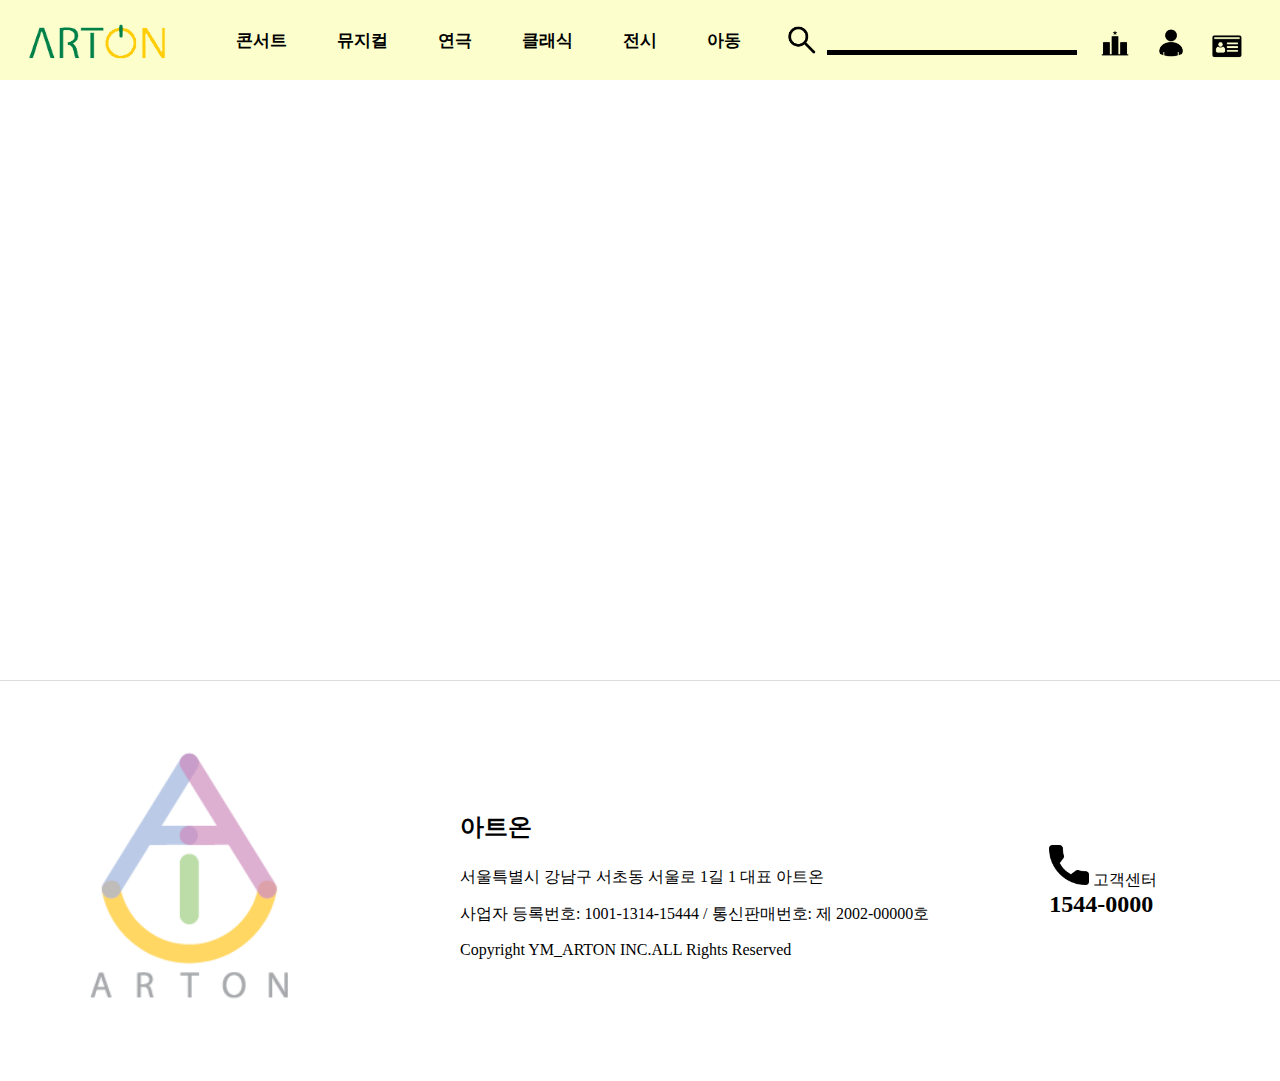
==== index.html @ ced3d6cd "first commit" ====
<!DOCTYPE html>
<html lang="en">

<head>
    <meta charset="UTF-8">
    <meta http-equiv="X-UA-Compatible" content="IE=edge">
    <meta name="viewport" content="width=device-width, initial-scale=1.0">
    <title>ArtOn</title>
    <link rel="stylesheet" href="./css/common.css">
    <link rel="stylesheet" href="./css/h_f.css">
    <link rel="icon" href="./img/아트온 바비콘 로고.png">
    <link href="https://fonts.googleapis.com/css2?family=Noto+Sans+KR:wght@100;300;400;500;700;900&display=swap"
        rel="stylesheet">

    <script src="https://code.jquery.com/jquery-1.12.4.js"></script>
    <script src="./js/h_f.js"></script>
</head>

<body>
    <div id="wrap">
        <header class="header">
            <div class="logo"><a href="#"></a></div>
            <ul class="menu_ul">
                <li><a href="#">콘서트</a>
                    <div class="under_line"></div>
                </li>
                <li><a href="#">뮤지컬</a>
                    <div class="under_line"></div>
                </li>
                <li><a href="#">연극</a>
                    <div class="under_line"></div>
                </li>
                <li><a href="#">클래식</a>
                    <div class="under_line"></div>
                </li>
                <li><a href="#">전시</a>
                    <div class="under_line"></div>
                </li>
                <li><a href="#">아동</a>
                    <div class="under_line"></div>
                </li>
            </ul>
            <div class="icon_list">
                <div class="search_area">
                    <div class="search">
                        <a href="#">
                            <div class="search_bar">
                            </div>
                        </a>
                    </div>
                    <input id="srch_con" type="text">
                </div>
                <div class="icon_area">
                    <div>
                        <a class="icon" href="#">
                            <div class="rank_img"></div>
                            <div class="text">랭킹</div>
                        </a>
                    </div>
                    <div>
                        <a class="icon" href="#">
                            <div class="login_img"></div>
                            <div class="text">로그인</div>
                        </a>
                    </div>
                    <div>
                        <a class="icon" href="#">
                            <div class="my_img"></div>
                            <div class="text">마이페이지</div>
                        </a>
                    </div>
                </div>
            </div>
        </header>
        <main class="main">

        </main>
        <footer class="footer">
            <div class="f_area">
                <div class="f_logo"></div>
                <div class="f_desc">
                    <p class="f_title">아트온</p >
                    <p>서울특별시 강남구 서초동 서울로 1길 1 대표 아트온</p>
                    <p>사업자 등록번호: 1001-1314-15444 / 통신판매번호: 제 2002-00000호</p>
                    <p>Copyright YM_ARTON INC.ALL Rights Reserved</p>
                </div>
                <div class="cst_num">
                    <img src="./img/call.png" alt="">
                    <span>고객센터</span>
                    <p class="f_number">1544-0000</p>
                </div>
            </div>
        </footer>
    </div>
</body>

</html>
---- css/common.css ----
body{margin: 0%;}
ul{list-style: none; margin: 0;padding: 0%;}
a{text-decoration: none; color: inherit;}
---- css/h_f.css ----
/* *****************************헤더***************************** */
.header{
    width: 100%;
    height: 80px;
    background-color: #fcffcb;
    display: flex;
    justify-content: space-between;
    align-items: center;
}
.logo{
    width: 200px;
    height: 100%;
    background-color: #fcffcb;
    background: url(../img/아트온\ 메뉴로고.png) no-repeat center / cover ;
}
.logo a{
    display: block;
    width: 100%;
    height: 100%;
    background-color: inherit;
}
.menu_ul{
    display: flex;
    gap: 50px;
    font-size: 17px;
    font-weight: 600;
}
.menu_ul a{
    display: block;
    width: 100%;
    height: 100%;
}
.menu_ul li{
    position: relative;
}
.menu_ul li::after{
    content: "";
    position: absolute;
    left: 0;
    bottom: -7px;
    width: 0;
    height: 5px;
    background-color: #22974a;
}
/* 마우스 호버시 밑줄 왼쪽에서 오른쪽 */
.menu_ul > li:hover::after{
    transition: all .5s;
    width: 100%;
}
/* 아이콘 영역 */
.icon_list{
    display: flex;
    align-items: center;
}
.search_area{
    display: flex;
    margin-right: 10px;
}
.icon_area{
    display: flex;
    align-items: center;
}
.search_bar{
    width: 30px;
    height: 30px;
    background: url(../img/search2.png) no-repeat center / 35px;
}
#srch_con{
    width: 250px;
    outline: none;
    border: none;
    background-color: inherit;
    border-bottom: 5px solid #000;
    padding: 0 5px;
    box-sizing: border-box;
}
.search{
    margin: 0px 10px;
}
.rank_img{
    width: 40px;
    height: 40px;
    background: url(../img/랭크이미지.png) no-repeat center / cover;
}
.login_img{
    width: 40px;
    height: 40px;
    background: url(../img/로그인아이콘.png) no-repeat center / cover;
}
.my_img{
    width: 40px;
    height: 40px;
    background: url(../img/마이페이지아이콘.png) no-repeat center / cover;
}
.icon{
    display: flex;
    flex-wrap: nowrap;
    flex-direction: column;
    margin: 0px 8px;
    transform: translateY(8px);
}
.text{
    font-size: 13px;
    text-align: center;
    opacity: 0;
    transition: all .5s;
}
.my_img + .text{
    transform: translateX(-7px);
}
.icon:hover > .text{
    opacity: 1;
}
/* ***************************** 메인 ***************************** */
.main{
    min-height: 600px;
}
/* ***************************** 푸터 ***************************** */
.footer{
    width: 100%;
    height: 400px;
    border-top: 1px solid #ddd;
}
.f_area{
    width: 100%;
    max-width: 1200px;
    height: 100%;
    margin: auto;
    display: flex;
    gap: 120px;
    align-items: center;
}
.f_logo{
    width: 300px;
    height: 300px;
    background: url(../img/아트온\ 바비콘\ 로고.png) no-repeat center / cover;
}
.f_title{
    font-size: 24px;
    font-weight: 800;
}
.cst_num img{   
    width: 40px;
}
.f_number{
    margin: 0%;
    font-size: 24px;
    font-weight: 900;
}
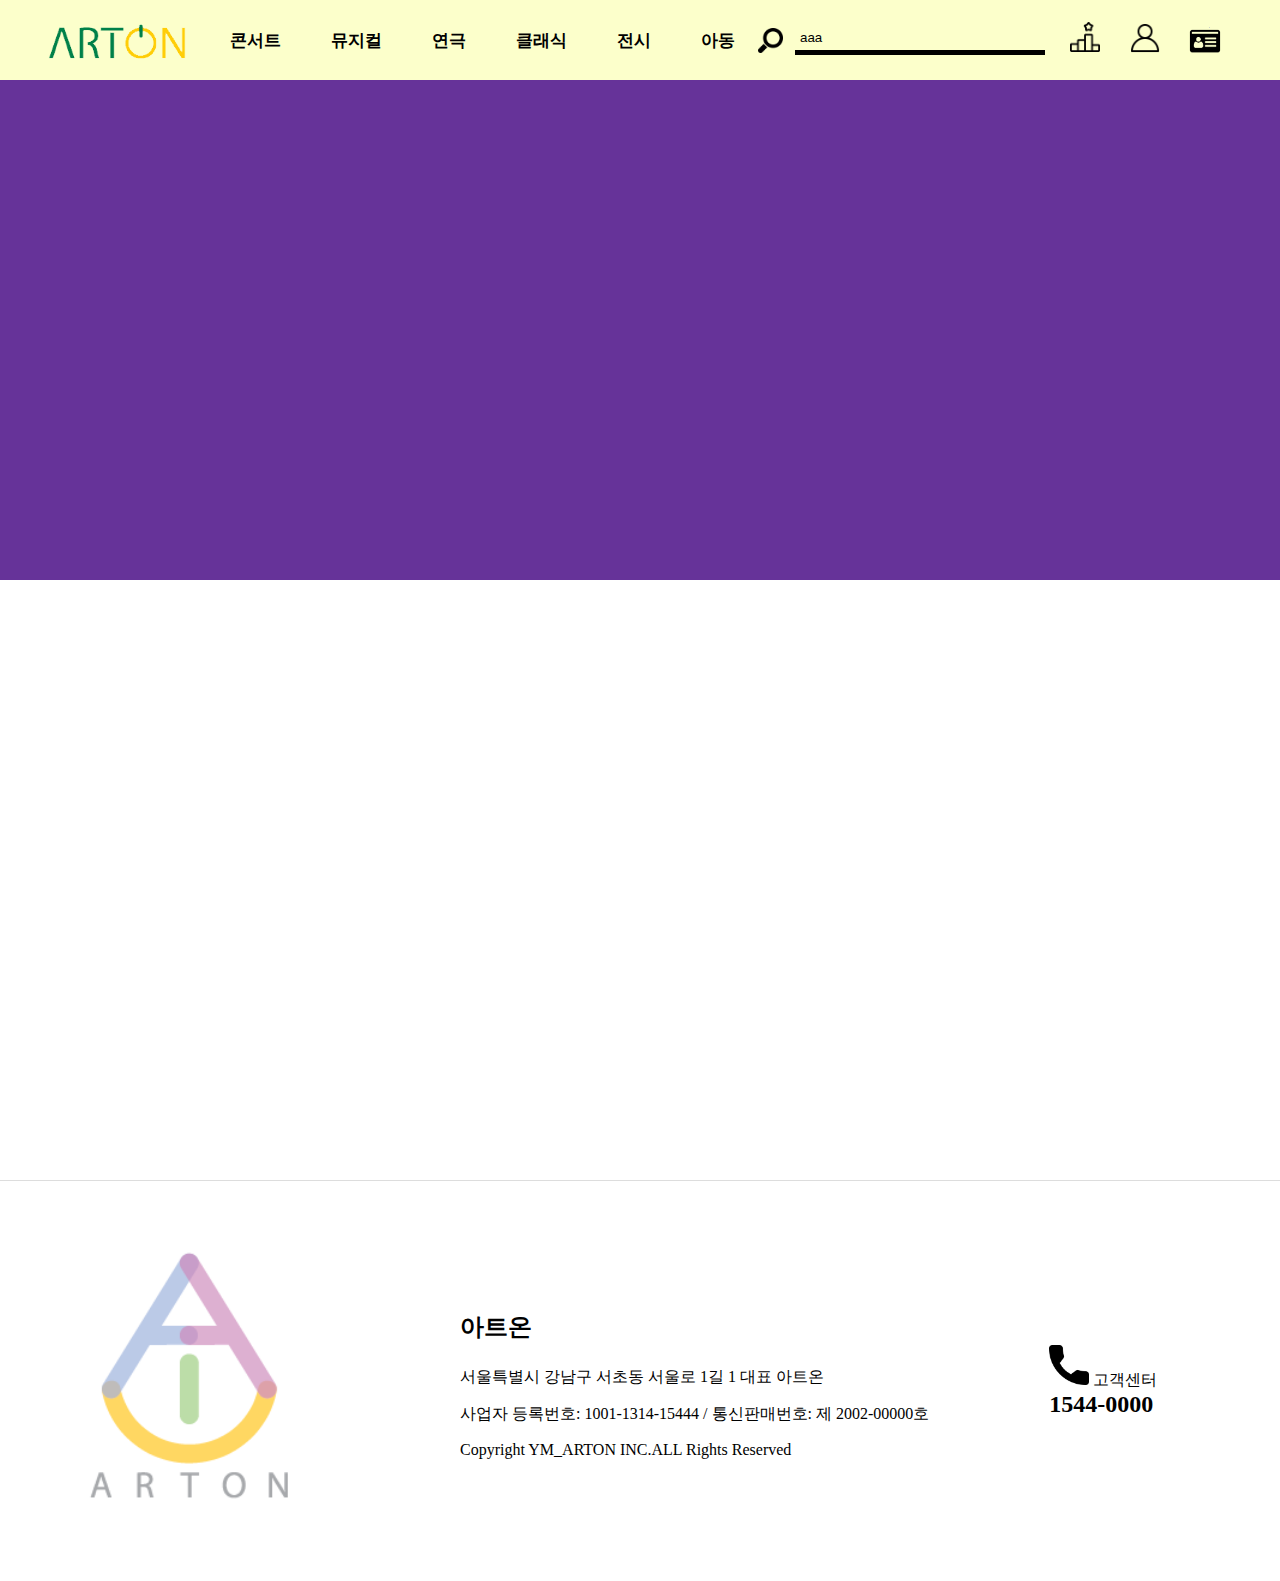
==== commit 99fd29d7: "second commit" ====
--- a/index.html
+++ b/index.html
@@ -9,9 +9,6 @@
     <link rel="stylesheet" href="./css/common.css">
     <link rel="stylesheet" href="./css/h_f.css">
     <link rel="icon" href="./img/아트온 바비콘 로고.png">
-    <link href="https://fonts.googleapis.com/css2?family=Noto+Sans+KR:wght@100;300;400;500;700;900&display=swap"
-        rel="stylesheet">
-
     <script src="https://code.jquery.com/jquery-1.12.4.js"></script>
     <script src="./js/h_f.js"></script>
 </head>
@@ -19,61 +16,63 @@
 <body>
     <div id="wrap">
         <header class="header">
-            <div class="logo"><a href="#"></a></div>
-            <ul class="menu_ul">
-                <li><a href="#">콘서트</a>
-                    <div class="under_line"></div>
-                </li>
-                <li><a href="#">뮤지컬</a>
-                    <div class="under_line"></div>
-                </li>
-                <li><a href="#">연극</a>
-                    <div class="under_line"></div>
-                </li>
-                <li><a href="#">클래식</a>
-                    <div class="under_line"></div>
-                </li>
-                <li><a href="#">전시</a>
-                    <div class="under_line"></div>
-                </li>
-                <li><a href="#">아동</a>
-                    <div class="under_line"></div>
-                </li>
-            </ul>
-            <div class="icon_list">
-                <div class="search_area">
-                    <div class="search">
-                        <a href="#">
-                            <div class="search_bar">
-                            </div>
-                        </a>
+            <div class="header_area">
+                <div class="logo"><a href="#"></a></div>
+                <ul class="menu_ul">
+                    <li>
+                        <a href="#">콘서트</a>
+                    </li>
+                    <li>
+                        <a href="#">뮤지컬</a>
+                    </li>
+                    <li>
+                        <a href="#">연극</a>
+                    </li>
+                    <li>
+                        <a href="#">클래식</a>
+                    </li>
+                    <li>
+                        <a href="#">전시</a>
+                    </li>
+                    <li>
+                        <a href="#">아동</a>
+                    </li>
+                </ul>
+                <div class="icon_list">
+                    <div class="search_area">
+                        <div class="search">
+                            <a href="#">
+                                <div class="search_bar">
+                                </div>
+                            </a>
+                        </div>
+                        <input id="srch_con" type="text" value="aaa">
                     </div>
-                    <input id="srch_con" type="text">
-                </div>
-                <div class="icon_area">
-                    <div>
-                        <a class="icon" href="#">
-                            <div class="rank_img"></div>
-                            <div class="text">랭킹</div>
-                        </a>
-                    </div>
-                    <div>
-                        <a class="icon" href="#">
-                            <div class="login_img"></div>
-                            <div class="text">로그인</div>
-                        </a>
-                    </div>
-                    <div>
-                        <a class="icon" href="#">
-                            <div class="my_img"></div>
-                            <div class="text">마이페이지</div>
-                        </a>
+                    <div class="icon_area">
+                        <div class="icon_sec">
+                            <a href="#">
+                                <div class="rank_img"></div>
+                                <span class="text">랭킹</span>
+                            </a>
+                        </div>
+                        <div class="icon_sec">
+                            <a href="#">
+                                <div class="login_img"></div>
+                                <div class="text">로그인</div>
+                            </a>
+                        </div>
+                        <div class="icon_sec">
+                            <a href="#">
+                                <div class="my_img"></div>
+                                <div class="text">마이페이지</div>
+                            </a>
+                        </div>
                     </div>
                 </div>
             </div>
         </header>
         <main class="main">
-
+            <div class="box"></div>
         </main>
         <footer class="footer">
             <div class="f_area">
--- a/css/h_f.css
+++ b/css/h_f.css
@@ -1,8 +1,47 @@
+/* *****************************폰트***************************** */
+@font-face {
+    font-family: 'NanumBarunGothic';
+    font-style: normal;
+    font-weight: 400;
+    src: url('//cdn.jsdelivr.net/font-nanumlight/1.0/NanumBarunGothicWeb.eot');
+    src: url('//cdn.jsdelivr.net/font-nanumlight/1.0/NanumBarunGothicWeb.eot?#iefix') format('embedded-opentype'), url('//cdn.jsdelivr.net/font-nanumlight/1.0/NanumBarunGothicWeb.woff') format('woff'), url('//cdn.jsdelivr.net/font-nanumlight/1.0/NanumBarunGothicWeb.ttf') format('truetype');
+   }
+   
+   @font-face {
+    font-family: 'NanumBarunGothic';
+    font-style: normal;
+    font-weight: 700;
+    src: url('//cdn.jsdelivr.net/font-nanumlight/1.0/NanumBarunGothicWebBold.eot');
+    src: url('//cdn.jsdelivr.net/font-nanumlight/1.0/NanumBarunGothicWebBold.eot?#iefix') format('embedded-opentype'), url('//cdn.jsdelivr.net/font-nanumlight/1.0/NanumBarunGothicWebBold.woff') format('woff'), url('//cdn.jsdelivr.net/font-nanumlight/1.0/NanumBarunGothicWebBold.ttf') format('truetype')
+   }
+   
+   @font-face {
+    font-family: 'NanumBarunGothic';
+    font-style: normal;
+    font-weight: 300;
+    src: url('//cdn.jsdelivr.net/font-nanumlight/1.0/NanumBarunGothicWebLight.eot');
+    src: url('//cdn.jsdelivr.net/font-nanumlight/1.0/NanumBarunGothicWebLight.eot?#iefix') format('embedded-opentype'), url('//cdn.jsdelivr.net/font-nanumlight/1.0/NanumBarunGothicWebLight.woff') format('woff'), url('//cdn.jsdelivr.net/font-nanumlight/1.0/NanumBarunGothicWebLight.ttf') format('truetype');
+   }
+.nanumbarungothic * {
+    font-family: 'NanumBarunGothic', sans-serif;
+   }
 /* *****************************헤더***************************** */
 .header{
     width: 100%;
     height: 80px;
     background-color: #fcffcb;
+}
+.header_event{
+    position: fixed;
+    left: 0%;
+    top: 0%;
+    z-index: 999999;
+}
+.header_area{
+    width: 100%;
+    height: 100%;
+    padding: 0px 20px;
+    box-sizing: border-box;
     display: flex;
     justify-content: space-between;
     align-items: center;
@@ -29,6 +68,7 @@
     display: block;
     width: 100%;
     height: 100%;
+    white-space: nowrap;
 }
 .menu_ul li{
     position: relative;
@@ -51,19 +91,23 @@
 .icon_list{
     display: flex;
     align-items: center;
+    height: 100%;
 }
 .search_area{
     display: flex;
     margin-right: 10px;
 }
-.icon_area{
+.icon_area{    
     display: flex;
     align-items: center;
+    height: 100%;
+    padding-top: 13px;
+    box-sizing: border-box;
 }
 .search_bar{
     width: 30px;
     height: 30px;
-    background: url(../img/search2.png) no-repeat center / 35px;
+    background: url(../img/g_search.png) no-repeat center / 25px;
 }
 #srch_con{
     width: 250px;
@@ -77,43 +121,49 @@
 .search{
     margin: 0px 10px;
 }
+.icon_sec{
+    height: 100%;
+    display: flex;
+    align-items: center;
+    text-align: center;
+    margin: 0px 10px;
+}
 .rank_img{
     width: 40px;
     height: 40px;
-    background: url(../img/랭크이미지.png) no-repeat center / cover;
+    background: url(../img/g_lank.png) no-repeat center / 30px;
 }
 .login_img{
     width: 40px;
     height: 40px;
-    background: url(../img/로그인아이콘.png) no-repeat center / cover;
+    background: url(../img/g_login.png) no-repeat center / 30px;
 }
 .my_img{
     width: 40px;
     height: 40px;
-    background: url(../img/마이페이지아이콘.png) no-repeat center / cover;
-}
-.icon{
-    display: flex;
-    flex-wrap: nowrap;
-    flex-direction: column;
-    margin: 0px 8px;
-    transform: translateY(8px);
+    background: url(../img/마이페이지아이콘.png) no-repeat center / 60px;
 }
 .text{
     font-size: 13px;
-    text-align: center;
+    font-weight: 600;
     opacity: 0;
     transition: all .5s;
 }
 .my_img + .text{
     transform: translateX(-7px);
+    white-space: nowrap;
 }
-.icon:hover > .text{
+.icon_sec:hover .text{
     opacity: 1;
 }
 /* ***************************** 메인 ***************************** */
 .main{
-    min-height: 600px;
+    min-height: 1100px;
+}
+.box{
+    width: 100%;
+    height: 500px;
+    background-color: rebeccapurple;
 }
 /* ***************************** 푸터 ***************************** */
 .footer{
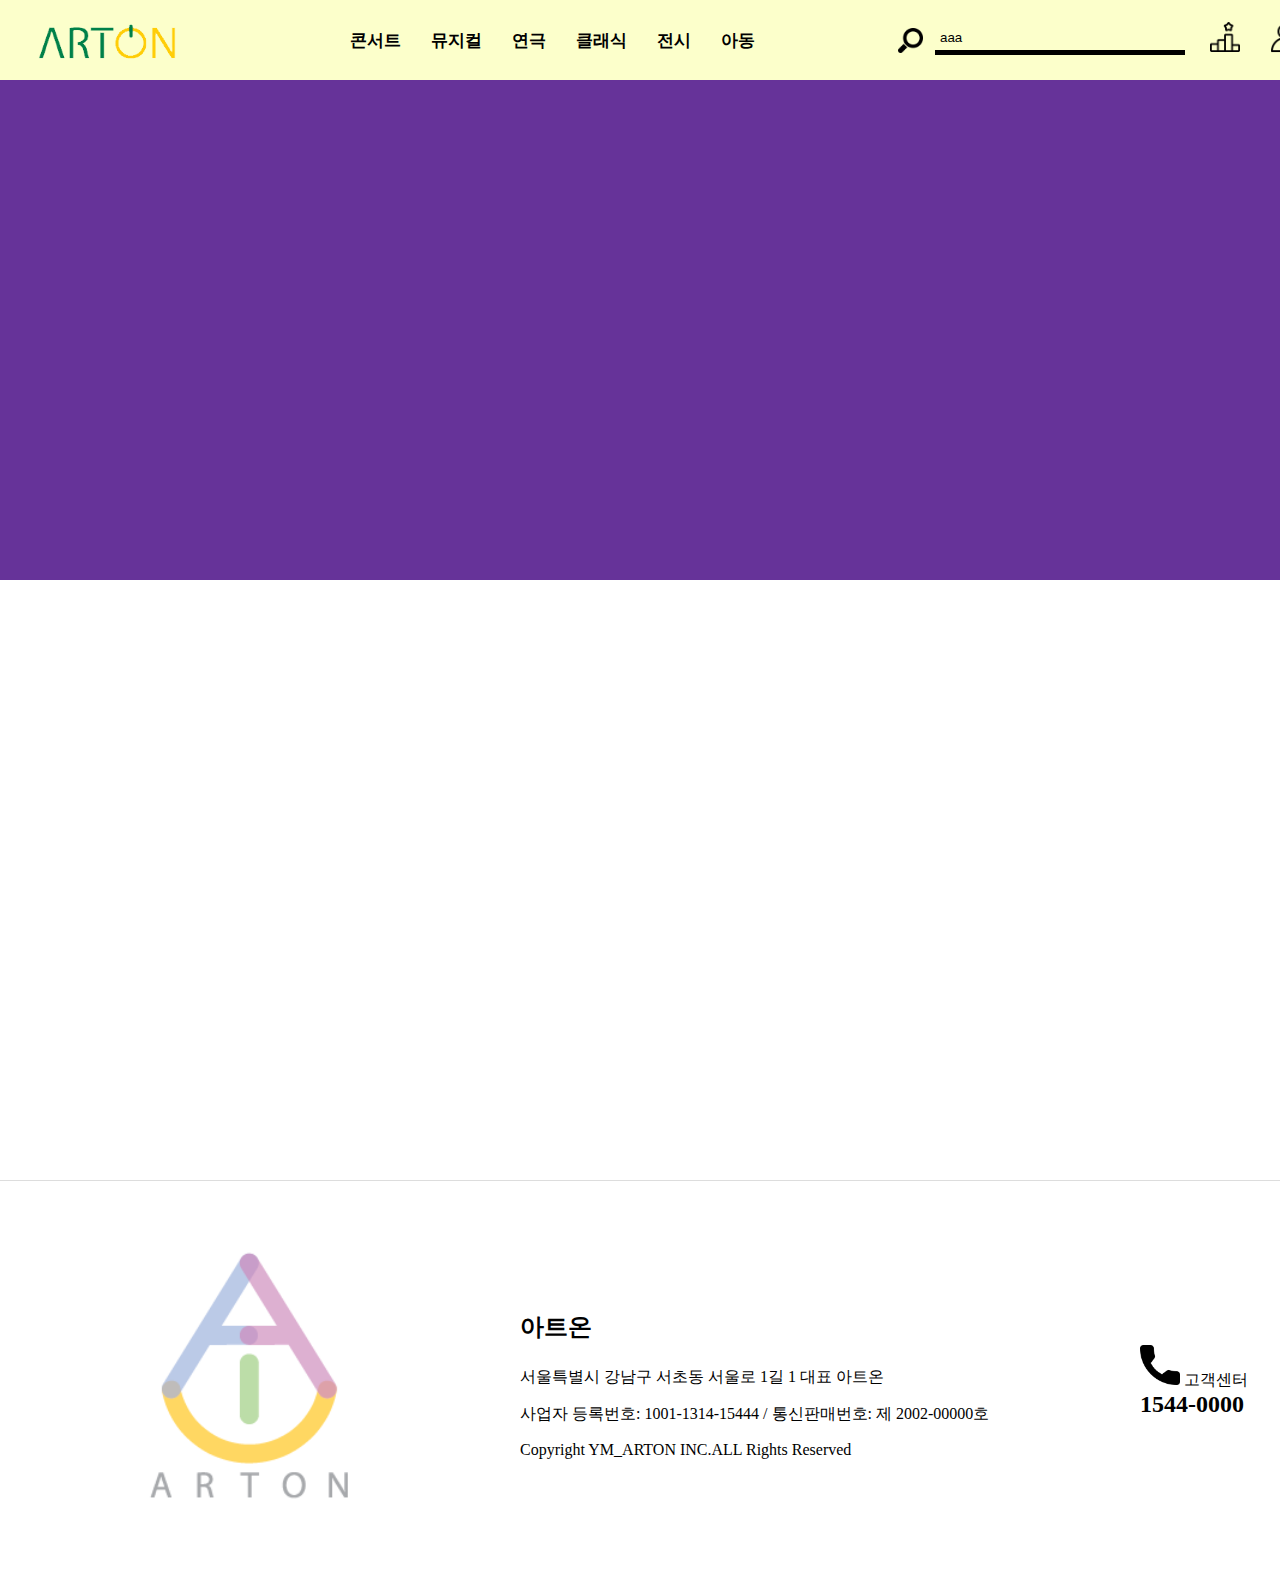
==== commit 47cb4c31: "s commit" ====
--- a/index.html
+++ b/index.html
@@ -16,7 +16,7 @@
 <body>
     <div id="wrap">
         <header class="header">
-            <div class="header_area">
+            <div class="header_area"><!--<<<<<<<<<<<<<<<<<<<<<<<<<<<<<<<<<이부분-->
                 <div class="logo"><a href="#"></a></div>
                 <ul class="menu_ul">
                     <li>
@@ -75,7 +75,7 @@
             <div class="box"></div>
         </main>
         <footer class="footer">
-            <div class="f_area">
+            <div class="contents_area"><!--<<<<<<<<<<<<<<<<<<<<<<<<<<<<<<<<<이부분-->
                 <div class="f_logo"></div>
                 <div class="f_desc">
                     <p class="f_title">아트온</p >
--- a/css/h_f.css
+++ b/css/h_f.css
@@ -25,11 +25,18 @@
 .nanumbarungothic * {
     font-family: 'NanumBarunGothic', sans-serif;
    }
+   
+#wrap{
+    min-width: 1400px;
+}
 /* *****************************헤더***************************** */
 .header{
     width: 100%;
     height: 80px;
     background-color: #fcffcb;
+    display: flex; 
+    justify-content: space-between; 
+    align-items: center; 
 }
 .header_event{
     position: fixed;
@@ -37,10 +44,18 @@
     top: 0%;
     z-index: 999999;
 }
+.contents_area{ 
+    width: 1200px;
+    margin: 0 auto;
+    display: inherit;
+    justify-content: inherit;
+    gap: inherit;
+    align-items: inherit;
+}
 .header_area{
     width: 100%;
-    height: 100%;
-    padding: 0px 20px;
+    min-width: 1200px;
+    height: 100%;
     box-sizing: border-box;
     display: flex;
     justify-content: space-between;
@@ -48,21 +63,28 @@
 }
 .logo{
     width: 200px;
-    height: 100%;
+    height: 80px; 
+    padding: 0 0 0 20px;
     background-color: #fcffcb;
-    background: url(../img/아트온\ 메뉴로고.png) no-repeat center / cover ;
+    background: url(../img/아트온\ 메뉴로고.png) no-repeat center / 200px ;
 }
 .logo a{
     display: block;
     width: 100%;
     height: 100%;
     background-color: inherit;
+    overflow: hidden;
 }
 .menu_ul{
     display: flex;
-    gap: 50px;
+    gap: 30px; 
     font-size: 17px;
-    font-weight: 600;
+    font-weight: 700; 
+    padding: 0 20px;
+}
+.menu_ul > li > h2{ 
+    display: inline-block;
+    font-size: 17px;
 }
 .menu_ul a{
     display: block;
@@ -170,12 +192,6 @@
     width: 100%;
     height: 400px;
     border-top: 1px solid #ddd;
-}
-.f_area{
-    width: 100%;
-    max-width: 1200px;
-    height: 100%;
-    margin: auto;
     display: flex;
     gap: 120px;
     align-items: center;
@@ -185,9 +201,15 @@
     height: 300px;
     background: url(../img/아트온\ 바비콘\ 로고.png) no-repeat center / cover;
 }
+.f_desc{ /*<<<<<<<<<<<<<<<<<<<<<<<<<<<<<<<<<<<<<<<<<<<<<<<<<<<<<<<<<<<<<<<<<<<<<<<<<<<이부분*/
+    width: 500px;
+}
 .f_title{
     font-size: 24px;
     font-weight: 800;
+}
+.cst_num{ /*<<<<<<<<<<<<<<<<<<<<<<<<<<<<<<<<<<<<<<<<<<<<<<<<<<<<<<<<<<<<<<<<<<<<<<<<<<<이부분*/
+    width: 125px;
 }
 .cst_num img{   
     width: 40px;
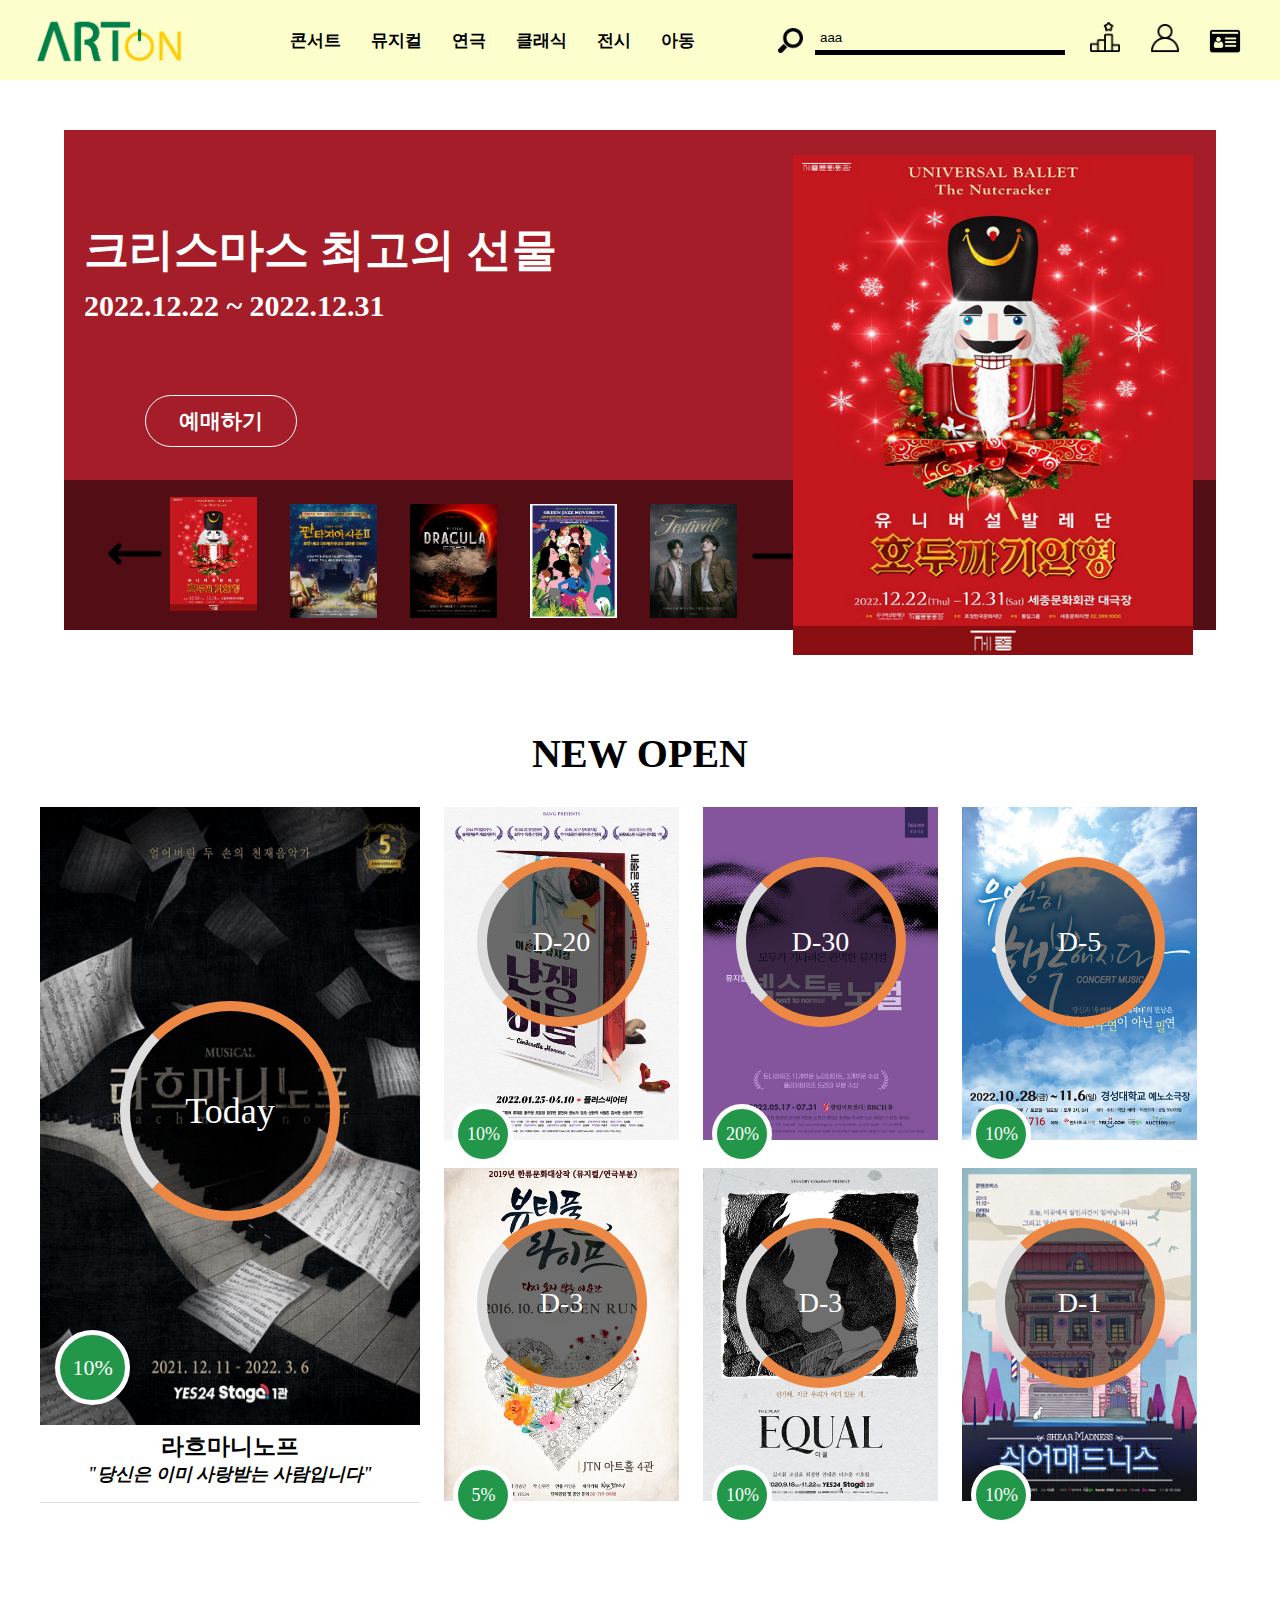
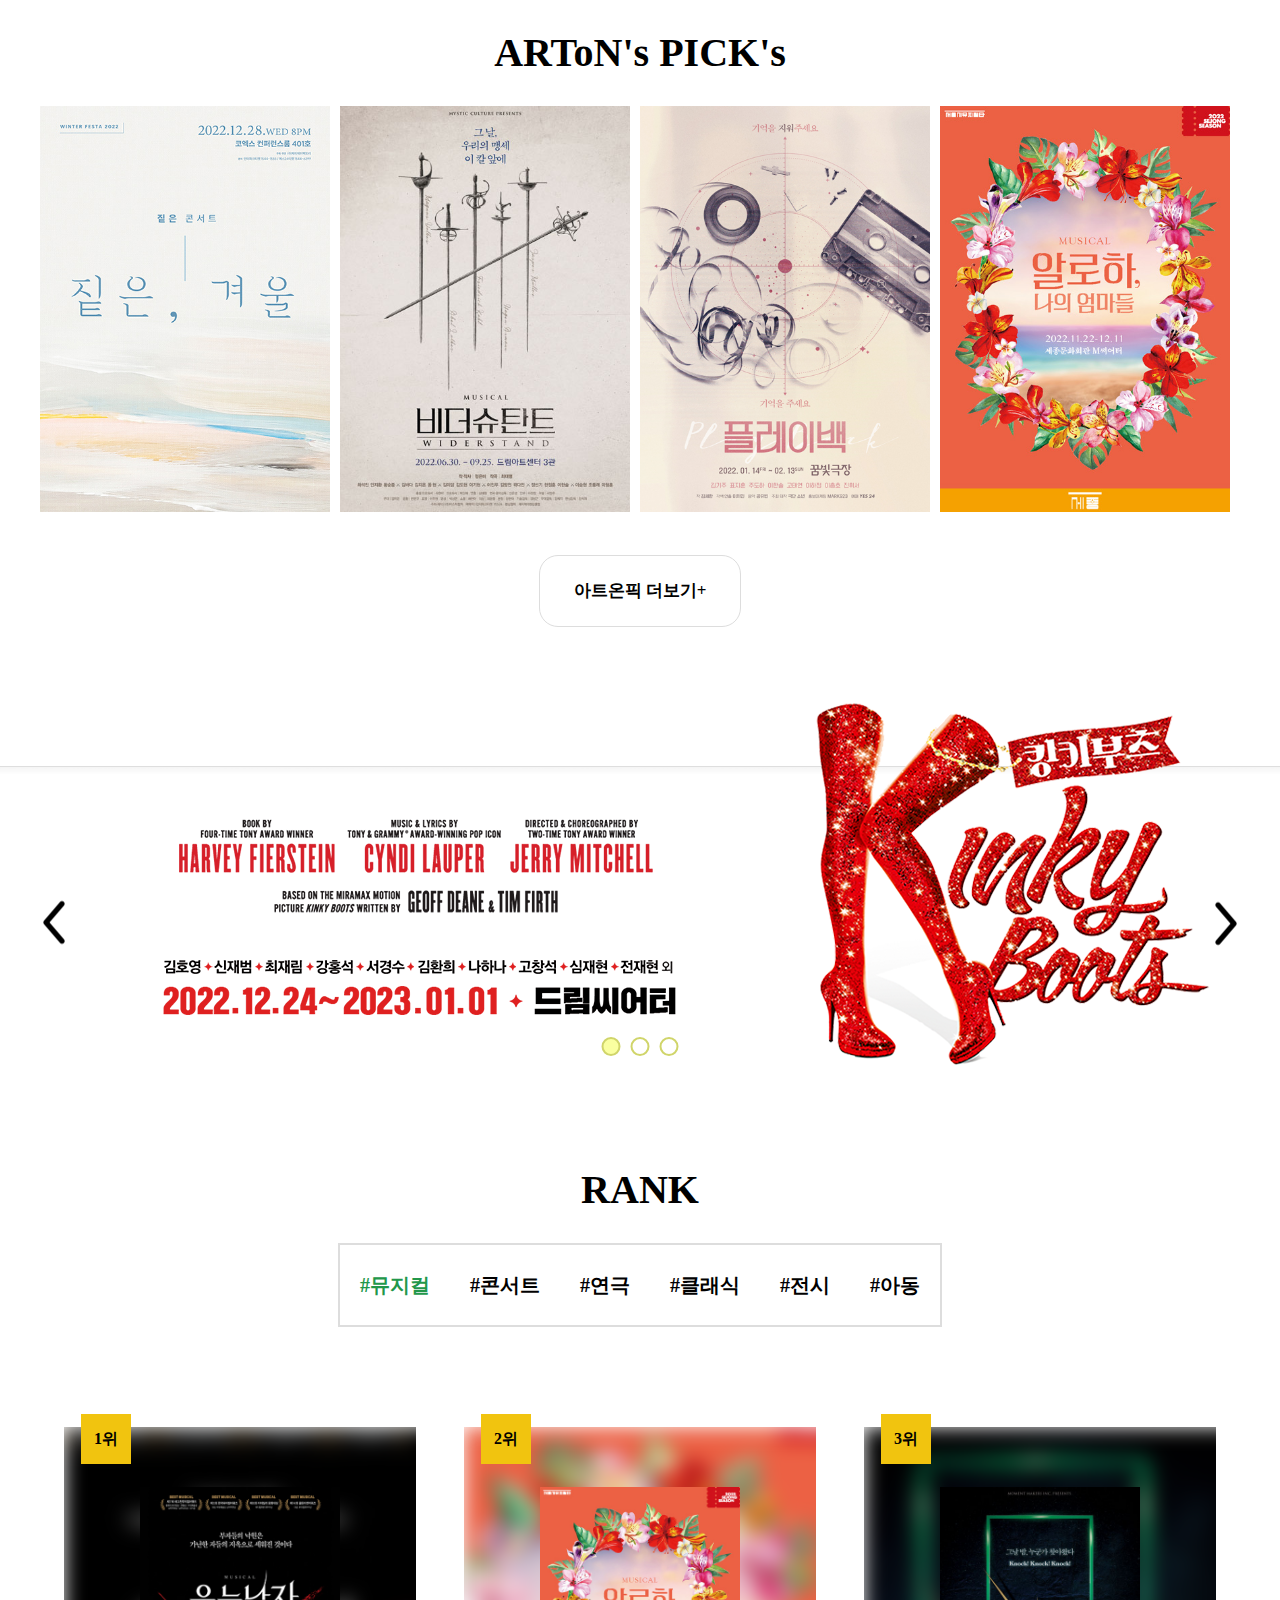
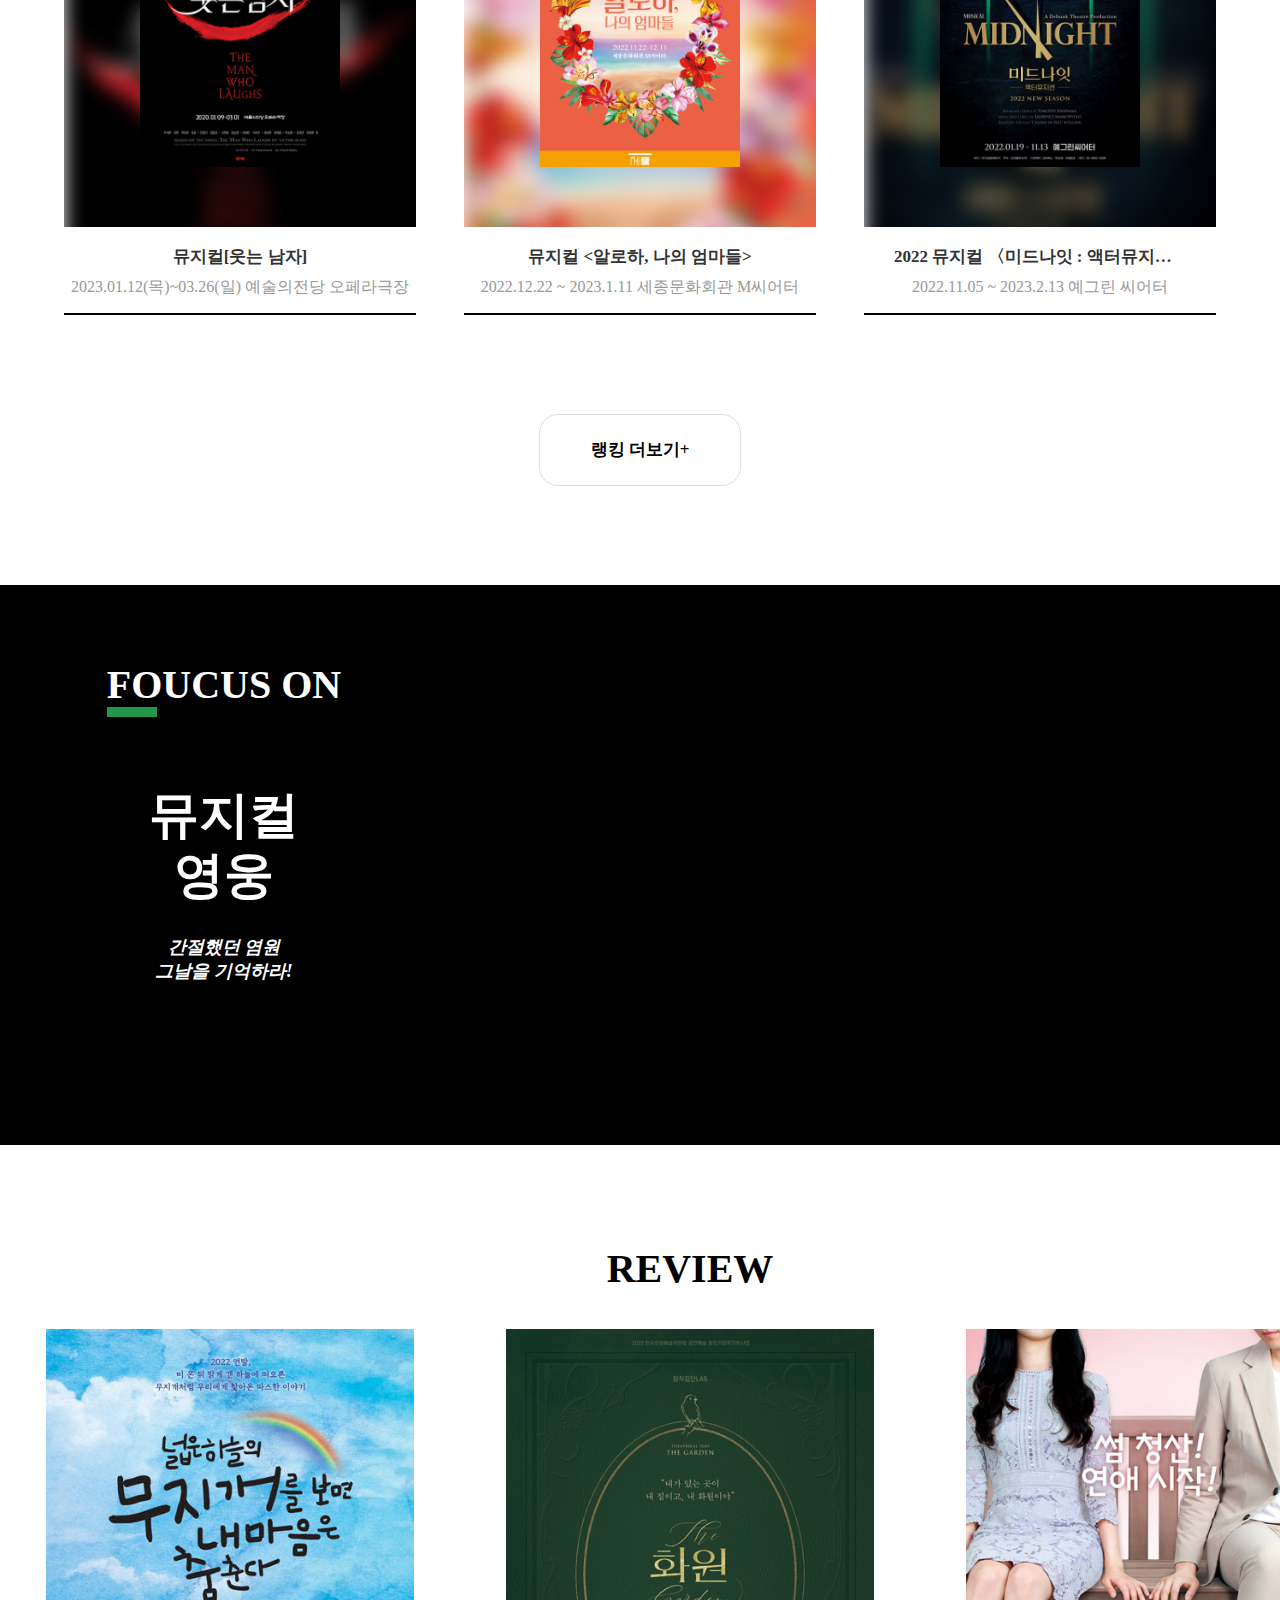
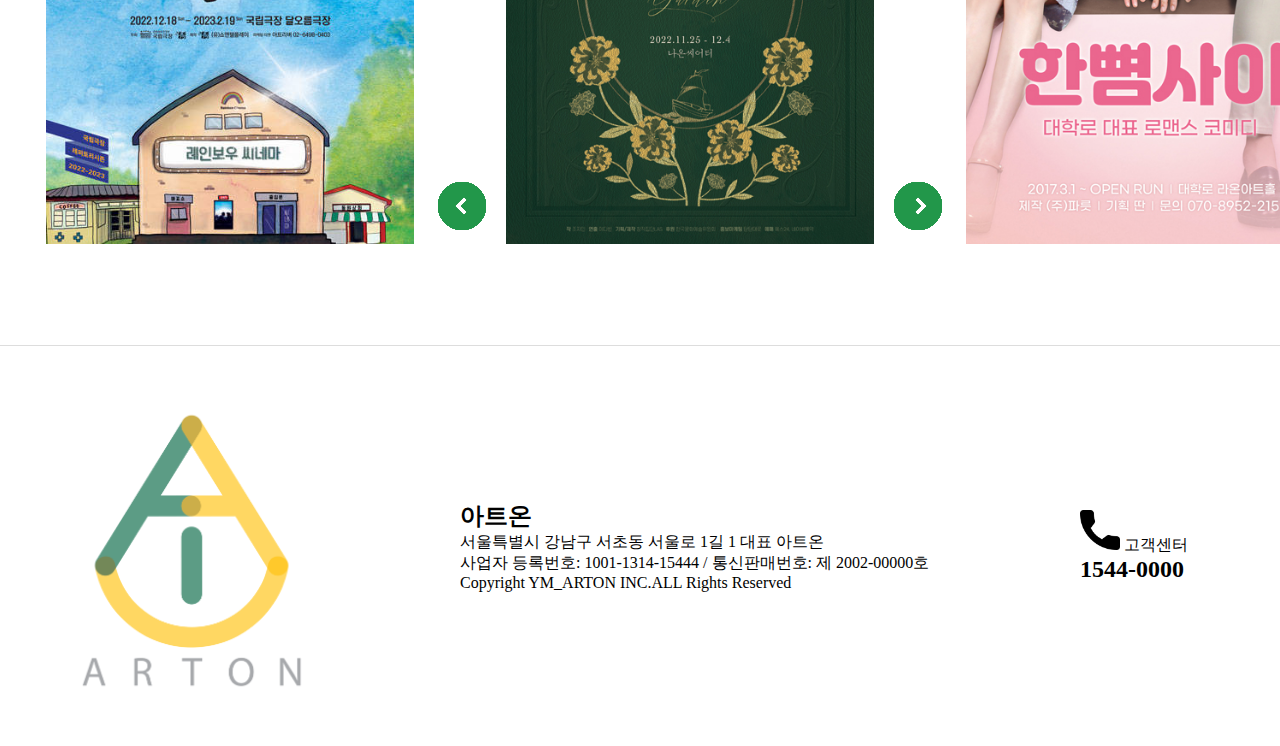
==== commit 92ba3b75: "index first commit" ====
--- a/index.html
+++ b/index.html
@@ -8,15 +8,18 @@
     <title>ArtOn</title>
     <link rel="stylesheet" href="./css/common.css">
     <link rel="stylesheet" href="./css/h_f.css">
-    <link rel="icon" href="./img/아트온 바비콘 로고.png">
+    <link rel="stylesheet" href="./css/index.css">
+    <link rel="icon" href="./img/최종_바비콘.png">
+    <script src="./js/item_list.js"></script>
     <script src="https://code.jquery.com/jquery-1.12.4.js"></script>
     <script src="./js/h_f.js"></script>
+    <script src="./js/index.js"></script>
 </head>
 
 <body>
     <div id="wrap">
         <header class="header">
-            <div class="header_area"><!--<<<<<<<<<<<<<<<<<<<<<<<<<<<<<<<<<이부분-->
+            <div class="header_area">
                 <div class="logo"><a href="#"></a></div>
                 <ul class="menu_ul">
                     <li>
@@ -72,10 +75,417 @@
             </div>
         </header>
         <main class="main">
-            <div class="box"></div>
+            <div class="main_slide">
+                <div class="first_section">
+                    <div class="top_content">
+                        <p class="top_desc"></p>
+                        <p class="button_desc"></p>
+                        <a href="#"><img class="main_img" src="./img/main/item1.jpg" alt="포스터"></a>
+                        <a href="#"><img class="main_img" src="./img/main/item2.jpg" alt="포스터"></a>
+                        <a href="#"><img class="main_img" src="./img/main/item3.jpg" alt="포스터"></a>
+                        <a href="#"><img class="main_img" src="./img/main/item4.jpg" alt="포스터"></a>
+                        <a href="#"><img class="main_img" src="./img/main/item5.jpg" alt="포스터"></a>
+                        <a href="#"><img class="main_img" src="./img/main/item6.jpg" alt="포스터"></a>
+                    </div>
+                    <a class="buy_button" href="#">예매하기</a>
+                </div>
+                <div class="second_section">
+                    <div class="img_indi">
+                        <img class="left_icon" src="./img/left.png" alt="">
+                        <div class="indi_section"></div>
+                        <img class="right_icon" src="./img/right.png" alt="">
+                    </div>
+                </div>
+            </div>
+            <div class="contents_area">
+                <div class="new_section">
+                    <h2>NEW OPEN</h2>
+                    <div class="new_main_img new_img">
+                        <a href="#">
+                            <img class="first_item_img" src="./img/new/new1.jpg" alt="포스터">
+                            <div class="discount_icon">10%</div>
+                            <div class="date_circle">Today</div>
+                            <div>
+                                <div class="first_title">라흐마니노프</div>
+                                <div>"당신은 이미 사랑받는 사람입니다"</div>
+                            </div>
+                        </a>
+                    </div>
+                    <div class="new_img">
+                        <a href="#">
+                            <img class="side_img" src="./img/new/new2.jpg" alt="포스터">
+                            <div class="side_discount_icon">10%</div>
+                            <div class="side_desc">
+                                "내숭은 벗어던진 발칙한 이야기!!"
+                            </div>
+                            <div class="side_date_circle">D-20</div>
+                        </a>
+                    </div>
+                    <div class="new_img">
+                        <a href="#">
+                            <img class="side_img" src="./img/new/new3.jpg" alt="포스터">
+                            <div class="side_discount_icon">20%</div>
+                            <div class="side_desc">
+                                "모두가 기다려온 완벽한 뮤지컬!"
+                            </div>
+                            <div class="side_date_circle">D-30</div>
+                        </a>
+                    </div>
+                    <div class="new_img">
+                        <a href="#">
+                            <img class="side_img" src="./img/new/new4.jpg" alt="포스터">
+                            <div class="side_discount_icon">10%</div>
+                            <div class="side_desc">
+                                "어쩌면, 우연이 아닌 필연"
+                            </div>
+                            <div class="side_date_circle">D-5</div>
+                        </a>
+                    </div>
+                    <div class="new_img">
+                        <a href="#">
+                            <img class="side_img" src="./img/new/new5.jpg" alt="포스터">
+                            <div class="side_discount_icon">5%</div>
+                            <div class="side_desc">
+                                "다시 오지 않을 이 순간"
+                            </div>
+                            <div class="side_date_circle">D-3</div>
+                        </a>
+                    </div>
+                    <div class="new_img">
+                        <a href="#">
+                            <img class="side_img" src="./img/new/new6.jpg" alt="포스터">
+                            <div class="side_discount_icon">10%</div>
+                            <div class="side_desc">
+                                "신기해. 지금 우리가 여기 있는게"
+                            </div>
+                            <div class="side_date_circle">D-3</div>
+                        </a>
+                    </div>
+                    <div class="new_img">
+                        <a href="#">
+                            <img class="side_img" src="./img/쉬어매드니스.jpg" alt="포스터">
+                            <div class="side_discount_icon">10%</div>
+                            <div class="side_desc">
+                                "오늘. 이곳에서 살인사건이 일어납니다 그리고 당신은 모든것을
+                                지켜보게 됩니다."
+                            </div>
+                            <div class="side_date_circle">D-1</div>
+                        </a>
+                    </div>
+                </div>
+                <div class="art_pick_section">
+                    <h2>ARToN's PICK's</h2>
+                    <div class="pick_area">
+                        <div class="pick_info">
+                            <img class="pick_img" src="./img/art_pick/concert_1.jpg" alt="포스터">
+                            <div class="pick_desc">
+                                “ 겨울, 포근함은 여기야… ”
+                            </div>
+                        </div>
+                        <div class="pick_info">
+                            <img class="pick_img" src="./img/art_pick/musical_1.jpg" alt="포스터">
+                            <div class="pick_desc">
+                                “ 우리의 맹세, 이 칼 앞에 , 우린 비더슈탄트 앞에, ”
+                            </div>
+                        </div>
+                        <div class="pick_info">
+                            <img class="pick_img" src="./img/art_pick/play_1.jpg" alt="포스터">
+                            <div class="pick_desc">
+                                ” 제…. 기억을 ….(지워)주세요….”
+                            </div>
+                        </div>
+                        <div class="pick_info">
+                            <img class="pick_img" src="./img/art_pick/musical_2.jpg" alt="포스터">
+                            <div class="pick_desc">
+                                “ 세 여성이 펼쳐내는, 인생의 파도같은 이야기 ”
+                            </div>
+                        </div>
+                    </div>
+                    <div class="art_button" >
+                        <a href="#" class="btn_desc">아트온픽 더보기+</a>
+                    </div>
+                </div>
+            </div>
+            <div class="sub_slide_section">
+                <img src="./img/sub_left.png" alt="left" id="sub_left">
+                <div class="sub_banner banner1"></div>
+                <div class="sub_banner banner2"></div>
+                <div class="sub_banner banner3"></div>
+                <img src="./img/sub_right.png" alt="right" id="sub_right">
+                <div class="sub_indi"></div>
+            </div>
+            <div class="contents_area">
+                <div class="rank_section">
+                    <h2>RANK</h2>
+                    <div class="rank_menu">
+                        <div class="rank_menu_area">
+                            <div class="rank_item rank_item_chk">#뮤지컬</div>
+                            <div class="rank_item">#콘서트</div>
+                            <div class="rank_item">#연극</div>
+                            <div class="rank_item">#클래식</div>
+                            <div class="rank_item">#전시</div>
+                            <div class="rank_item">#아동</div>
+                        </div>
+                    </div>
+                    <div class="rank_article dis_flex">
+                        <div class="rank_cate">
+                            <a href="#">
+                                <div class="rank_img_box R_back_img1">
+                                    <img src="./img/웃는남자.png" alt="포스터">
+                                </div>
+                                <div class="rank_info">뮤지컬[웃는 남자]</div>
+                                <p>2023.01.12(목)~03.26(일) 예술의전당 오페라극장</p>
+                                <div class="ranking_icon">1위</div>
+                            </a>
+                        </div>
+                        <div class="rank_cate">
+                            <a href="#">
+                                <div class="rank_img_box R_back_img2">
+                                    <img src="./img/art_pick/musical_2.jpg" alt="포스터">
+                                </div>
+                                <div class="rank_info">뮤지컬 <알로하, 나의 엄마들></div>
+                                <p>2022.12.22 ~ 2023.1.11 세종문화회관 M씨어터</p>
+                                <div class="ranking_icon">2위</div>
+                            </a>
+                        </div>
+                        <div class="rank_cate">
+                            <a href="#">
+                                <div class="rank_img_box R_back_img3">
+                                    <img src="./img/art_pick/musical_4.jpg" alt="포스터">
+                                </div>
+                                <div class="rank_info">2022 뮤지컬 〈미드나잇 : 액터뮤지션〉</div>
+                                <p>2022.11.05 ~ 2023.2.13 예그린 씨어터</p>
+                                <div class="ranking_icon">3위</div>
+                            </a>
+                        </div>
+                    </div>
+                    <div class="rank_article">
+                        <div class="rank_cate">
+                            <a href="#">
+                                <div class="rank_img_box C_back_img1">
+                                    <img src="./img/나훈아_콘서트.jpg" alt="포스터">
+                                </div>
+                                <div class="rank_info">[서울] 2022년 ‘Dream 55’ 나훈아 앵콜 콘서트</div>
+                                <p>2022.12.17 ~ 2022.12.18 KSPO DOME(올림픽체조경기장)</p>
+                                <div class="ranking_icon">1위</div>
+                            </a>
+                        </div>
+                        <div class="rank_cate">
+                            <a href="#">
+                                <div class="rank_img_box C_back_img2">
+                                    <img src="./img/art_pick/concert_3.jpg" alt="포스터">
+                                </div>
+                                <div class="rank_info">프렙 내한공연 [PREP LIVE IN SEOUL]</div>
+                                <p>2022.11.18 ~ 2023.2.18 YES24 LIVE HALL</p>
+                                <div class="ranking_icon">2위</div>
+                            </a>
+                        </div>
+                        <div class="rank_cate">
+                            <a href="#">
+                                <div class="rank_img_box C_back_img3">
+                                    <img src="./img/art_pick/concert_4.jpg" alt="포스터">
+                                </div>
+                                <div class="rank_info">2022 신지훈 단독 콘서트 ‘Winter Neverland’</div>
+                                <p>2022.12.09 ~ 2023.1.20 노들섬 라이브하우스</p>
+                                <div class="ranking_icon">3위</div>
+                            </a>
+                        </div>
+                    </div>
+                    <div class="rank_article">
+                        <div class="rank_cate">
+                            <a href="#">
+                                <div class="rank_img_box T_back_img1">
+                                    <img src="./img/넓은하늘_연극.png" alt="포스터">
+                                </div>
+                                <div class="rank_info">연극 [넓은 하늘의 무지개를 보면 내 마음은 춤춘다]</div>
+                                <p>2022.12.18 ~ 2023.02.19 국립극장 달오름극장</p>
+                                <div class="ranking_icon">1위</div>
+                            </a>
+                        </div>
+                        <div class="rank_cate">
+                            <a href="#">
+                                <div class="rank_img_box T_back_img2">
+                                    <img src="./img/play_2.jpg" alt="포스터">
+                                </div>
+                                <div class="rank_info">[서울대학로] 연극 라면</div>
+                                <p>2021.03.04 ~ 2022.12.31대학로 해피씨어터</p>
+                                <div class="ranking_icon">2위</div>
+                            </a>
+                        </div>
+                        <div class="rank_cate">
+                            <a href="#">
+                                <div class="rank_img_box T_back_img3">
+                                    <img src="./img/paly_3.jpg" alt="포스터">
+                                </div>
+                                <div class="rank_info">연극 [빛나는 버러지]</div>
+                                <p>2022.11.29 ~ 2023.01.08 대학로 드림아트센터 4관</p>
+                                <div class="ranking_icon">3위</div>
+                            </a>
+                        </div>
+                    </div>
+                    <div class="rank_article">
+                        <div class="rank_cate">
+                            <a href="#">
+                                <div class="rank_img_box R_back_img1">
+                                    <img src="./img/웃는남자.png" alt="포스터">
+                                </div>
+                                <div class="rank_info">뮤지컬[웃는 남자]</div>
+                                <p>2023.01.12(목)~03.26(일) 예술의전당 오페라극장</p>
+                                <div class="ranking_icon">1위</div>
+                            </a>
+                        </div>
+                        <div class="rank_cate">
+                            <a href="#">
+                                <div class="rank_img_box R_back_img2">
+                                    <img src="./img/art_pick/musical_2.jpg" alt="포스터">
+                                </div>
+                                <div class="rank_info">뮤지컬 <알로하, 나의 엄마들></div>
+                                <p>2022.12.22 ~ 2023.1.11 세종문화회관 M씨어터</p>
+                                <div class="ranking_icon">2위</div>
+                            </a>
+                        </div>
+                        <div class="rank_cate">
+                            <a href="#">
+                                <div class="rank_img_box R_back_img3">
+                                    <img src="./img/art_pick/musical_4.jpg" alt="포스터">
+                                </div>
+                                <div class="rank_info">2022 뮤지컬 〈미드나잇 : 액터뮤지션〉</div>
+                                <p>2022.11.05 ~ 2023.2.13 예그린 씨어터</p>
+                                <div class="ranking_icon">3위</div>
+                            </a>
+                        </div>
+                    </div>
+                    <div class="rank_article">
+                        <div class="rank_cate">
+                            <a href="#">
+                                <div class="rank_img_box C_back_img1">
+                                    <img src="./img/나훈아_콘서트.jpg" alt="포스터">
+                                </div>
+                                <div class="rank_info">[서울] 2022년 ‘Dream 55’ 나훈아 앵콜 콘서트</div>
+                                <p>2022.12.17 ~ 2022.12.18 KSPO DOME(올림픽체조경기장)</p>
+                                <div class="ranking_icon">1위</div>
+                            </a>
+                        </div>
+                        <div class="rank_cate">
+                            <a href="#">
+                                <div class="rank_img_box C_back_img2">
+                                    <img src="./img/art_pick/concert_3.jpg" alt="포스터">
+                                </div>
+                                <div class="rank_info">프렙 내한공연 [PREP LIVE IN SEOUL]</div>
+                                <p>2022.11.18 ~ 2023.2.18 YES24 LIVE HALL</p>
+                                <div class="ranking_icon">2위</div>
+                            </a>
+                        </div>
+                        <div class="rank_cate">
+                            <a href="#">
+                                <div class="rank_img_box C_back_img3">
+                                    <img src="./img/art_pick/concert_4.jpg" alt="포스터">
+                                </div>
+                                <div class="rank_info">2022 신지훈 단독 콘서트 ‘Winter Neverland’</div>
+                                <p>2022.12.09 ~ 2023.1.20 노들섬 라이브하우스</p>
+                                <div class="ranking_icon">3위</div>
+                            </a>
+                        </div>
+                    </div>
+                    <div class="rank_article">
+                        <div class="rank_cate">
+                            <a href="#">
+                                <div class="rank_img_box T_back_img1">
+                                    <img src="./img/넓은하늘_연극.png" alt="포스터">
+                                </div>
+                                <div class="rank_info">연극 [넓은 하늘의 무지개를 보면 내 마음은 춤춘다]</div>
+                                <p>2022.12.18 ~ 2023.02.19 국립극장 달오름극장</p>
+                                <div class="ranking_icon">1위</div>
+                            </a>
+                        </div>
+                        <div class="rank_cate">
+                            <a href="#">
+                                <div class="rank_img_box T_back_img2">
+                                    <img src="./img/play_2.jpg" alt="포스터">
+                                </div>
+                                <div class="rank_info">[서울대학로] 연극 라면</div>
+                                <p>2021.03.04 ~ 2022.12.31대학로 해피씨어터</p>
+                                <div class="ranking_icon">2위</div>
+                            </a>
+                        </div>
+                        <div class="rank_cate">
+                            <a href="#">
+                                <div class="rank_img_box T_back_img3">
+                                    <img src="./img/paly_3.jpg" alt="포스터">
+                                </div>
+                                <div class="rank_info">연극 [빛나는 버러지]</div>
+                                <p>2022.11.29 ~ 2023.01.08 대학로 드림아트센터 4관</p>
+                                <div class="ranking_icon">3위</div>
+                            </a>
+                        </div>
+                    </div>
+                    <div class="art_button" >
+                        <a href="#" class="btn_desc">랭킹 더보기+</a>
+                    </div>
+                </div>
+            </div>
+            <div class="media_section">
+                <div class="media_info">
+                    <div class="media_attention"><span>FOUCUS ON</span></div>
+                    <div class="media_title">
+                        <p>뮤지컬</p>
+                        <p>영웅</p> 
+                    </div>
+                    <div class="media_comment">
+                        <p> 간절했던 염원</p>
+                        <p>그날을 기억하라! </p>
+                    </div>
+                </div>
+                <iframe src="https://www.youtube.com/embed/RRL82GjlZiM" frameborder="0" allowfullscreen></iframe>
+            </div>
+            <div class="review_section">
+                <h2>REVIEW</h2>
+                <div class="review_area">
+                    <div class="btn" id="review_r_button"></div>
+                    <div class="btn" id="review_l_button"></div>
+                    <div class="review_img_box review_item1">
+                        <a href="#">
+                            <div class="review_img review_img1">
+                                <div class="review">
+                                    변하지 않는 것은 없다고 하지만, 추억이 많은 장소가 사라져가는 것은 참 슬픈 것 같아요. 그래서 어떻게 떠나보내느냐가 참 중요한 것 같은데, 몇 년 전에 추억이 서린 동네가 재건축에 들어가면서 기분이 참 다운되더라고요. 그래서인지, 추억의 영화관을 닫는 마지막 밤이라는 구절이 참 와닿네요.
+                                </div>
+                            </div>
+                        </a>
+                    </div>
+                    <div class="review_img_box review_item2">
+                        <a href="#">
+                            <div class="review_img review_img2">
+                                <div class="review">
+                                    어릴 때 재밌게 읽었던 <비밀의 화원>을 바탕으로 한 이야기라 더 흥미롭게 봤어요. 여전히 화원이 아이들에게 서로 위로하고 희망을 갖는 공간이 되는 것 같아 좋더라고요. 이런 공간이 어디에나, 누구에게나 있으면 좋을 것 같아요. 세 친구들만의 비밀의 화원이 점점 더 넓어지길 바라게 됩니다.
+                                </div>
+                            </div>
+                        </a>
+                    </div>
+                    <div class="review_img_box review_item3">
+                        <a href="#">
+                            <div class="review_img review_img3">
+                                <div class="review">
+                                    인생 첫 연극이었는데 후회없는 최고의 선택ㅠㅠ 지인의 추천으로 보게 됐는데 와...진짜 너무 재미있고 또 보러가고 싶을 정도에요!!
+                                </div>
+                            </div>
+                        </a>
+                    </div>
+                    <div class="review_img_box review_item4">
+                        <a href="#">
+                            <div class="review_img review_img4">
+                                <div class="review">
+                                    부모님이랑 같이 보러 갔는데 보는 내내 눈물이 계속 났습니다.배우님들 모두 연기 너무 잘하시고 유머 요소도 많았고요.
+                                    적극 추천해드리고 싶은 연극입니다.
+                                </div>
+                            </div>
+                        </a>
+                    </div>
+                </div>
+            </div>
         </main>
+        
         <footer class="footer">
-            <div class="contents_area"><!--<<<<<<<<<<<<<<<<<<<<<<<<<<<<<<<<<이부분-->
+            <div class="contents_area">
                 <div class="f_logo"></div>
                 <div class="f_desc">
                     <p class="f_title">아트온</p >
--- a/css/common.css
+++ b/css/common.css
@@ -1,3 +1,4 @@
 body{margin: 0%;}
 ul{list-style: none; margin: 0;padding: 0%;}
-a{text-decoration: none; color: inherit;}+a{text-decoration: none; color: inherit;}
+p{margin: 0;}--- a/css/h_f.css
+++ b/css/h_f.css
@@ -27,7 +27,7 @@
    }
    
 #wrap{
-    min-width: 1400px;
+    /* min-width: 1400px; */
 }
 /* *****************************헤더***************************** */
 .header{
@@ -35,7 +35,7 @@
     height: 80px;
     background-color: #fcffcb;
     display: flex; 
-    justify-content: space-between; 
+    justify-content: space-around; 
     align-items: center; 
 }
 .header_event{
@@ -48,7 +48,7 @@
     width: 1200px;
     margin: 0 auto;
     display: inherit;
-    justify-content: inherit;
+    justify-content: inherit;   
     gap: inherit;
     align-items: inherit;
 }
@@ -66,7 +66,7 @@
     height: 80px; 
     padding: 0 0 0 20px;
     background-color: #fcffcb;
-    background: url(../img/아트온\ 메뉴로고.png) no-repeat center / 200px ;
+    background: url(../img/메인_로고.png) no-repeat center / 150px ;
 }
 .logo a{
     display: block;
@@ -81,10 +81,6 @@
     font-size: 17px;
     font-weight: 700; 
     padding: 0 20px;
-}
-.menu_ul > li > h2{ 
-    display: inline-block;
-    font-size: 17px;
 }
 .menu_ul a{
     display: block;
@@ -178,15 +174,6 @@
 .icon_sec:hover .text{
     opacity: 1;
 }
-/* ***************************** 메인 ***************************** */
-.main{
-    min-height: 1100px;
-}
-.box{
-    width: 100%;
-    height: 500px;
-    background-color: rebeccapurple;
-}
 /* ***************************** 푸터 ***************************** */
 .footer{
     width: 100%;
@@ -199,16 +186,16 @@
 .f_logo{
     width: 300px;
     height: 300px;
-    background: url(../img/아트온\ 바비콘\ 로고.png) no-repeat center / cover;
-}
-.f_desc{ /*<<<<<<<<<<<<<<<<<<<<<<<<<<<<<<<<<<<<<<<<<<<<<<<<<<<<<<<<<<<<<<<<<<<<<<<<<<<이부분*/
+    background: url(../img/최종_푸터_로고.png) no-repeat center / contain;
+}
+.f_desc{ 
     width: 500px;
 }
 .f_title{
     font-size: 24px;
     font-weight: 800;
 }
-.cst_num{ /*<<<<<<<<<<<<<<<<<<<<<<<<<<<<<<<<<<<<<<<<<<<<<<<<<<<<<<<<<<<<<<<<<<<<<<<<<<<이부분*/
+.cst_num{
     width: 125px;
 }
 .cst_num img{   
--- a/css/index.css
+++ b/css/index.css
@@ -0,0 +1,642 @@
+.main{
+    width: 100%;
+    margin-top: 50px;
+}
+/* 체크 되어 있을때 색깔 들어오는 클래스 */
+.sub_icon_chk{
+    background: #faffa0;
+}
+.rank_item_chk{
+    color: #22974a;
+}
+/* ***************************** 메인 슬라이드 ***************************** */
+.main_slide{
+    width: 90%;
+    height: 500px;
+    margin: auto;
+    position: relative;
+}
+.first_section{
+    width: 100%;
+    height: 70%;
+    transition: all .5s;
+}
+.second_section{
+    width: 100%;
+    height: 30%;
+    position: relative;
+    transition: all .5s;
+}
+.top_content{
+    padding: 90px 0px 0px 20px;
+    font-weight: 600;
+    color: #fff;
+}
+.top_desc{
+    width: 65%;
+    font-size: 45px;
+    margin-bottom: 4px;
+}
+.button_desc{
+    font-size: 30px;
+    padding-top: 5px;
+}
+.main_img{
+    width: 400px;
+    height: 500px;
+    position: absolute;
+    right: 2%;
+    top: 5%;
+    z-index: 999999;
+    display: none;
+    cursor: pointer;
+}
+.buy_button{
+    position: absolute;
+    left: 7%;
+    top: 53%;
+    font-size: 21px;
+    font-weight: 900;
+    border: 1px solid #fff;
+    border-radius: 100px;
+    width: 150px;
+    height: 50px;
+    text-align: center;
+    line-height: 50px;
+    color: #fff;
+    
+}
+.img_indi{
+    width: 700px;
+    height: 80%;
+    position: absolute;
+    left: 4%;
+    top: 10%;
+    padding: 0px 60px;
+    box-sizing: border-box;
+}
+.left_icon{
+    position: absolute;
+    left: -1%;
+    top: 50%;
+    transform: translateY(-50%);
+}
+.right_icon{
+    position: absolute;
+    right: 0%;
+    top: 50%;
+    transform: translateY(-50%);
+}
+.indi_section{
+    width: 100%;
+    height: 110%;
+    position: relative;
+    overflow: hidden;
+}
+.indi{
+    width: 87px;
+    height: 114px;
+    position: absolute;
+    left: 20px;
+    top: 50%;
+    transform: translateY(-50%);
+    cursor: pointer;
+}
+.item1{
+    top: 45%;
+    transition: top .3s;
+    transition-delay: .5s;
+}
+/* ***************************** NEW OPEN ***************************** */
+.new_section{
+    width: 100%;
+    margin: 100px 0;
+    overflow: hidden;
+}
+.new_section > h2{
+    text-align: center;
+    font-size: 40px;
+    font-weight: 800;
+    margin: 0;
+    margin-bottom: 30px;
+}
+.new_img{
+    float: left;
+    position: relative;
+    margin-right: 24px;
+    margin-bottom: 24px;
+}
+.new_main_img{
+    text-align: center;
+    font-size: 23px;
+    border-bottom: 1px solid #ddd;
+    padding-bottom: 16px;
+}
+.first_item_img{
+    width: 380px;
+    height: 618px;
+}
+.first_title{
+    font-weight: 900;
+}
+.first_title + div{
+    font-size: 18px;
+    font-style: italic;
+    text-align: center;
+    font-weight: 700;
+}
+.discount_icon{
+    position: absolute;
+    left: 4%;
+    bottom: 14%;
+    width: 65px;
+    height: 65px;
+    background-color: #22974a;
+    border-radius: 50%;
+    border: 5px solid #fff;
+    font-size: 22px;
+    color: #fff;
+    line-height: 65px;
+}
+.date_circle{
+    position: absolute;
+    left: 50%;
+    top: 50%;
+    transform: translate(-50%,-70%);
+    width: 200px;
+    height: 200px;
+    border: 10px solid #ed8844;
+    border-radius: 50%;
+    background: #00000091;
+    font-size: 36px;
+    font-weight: 500;
+    line-height: 200px;
+    color: #fff;
+    border-left: 10px solid #ddd;
+}
+.side_img{
+    width: 235px;
+    height: 333px;
+}
+.side_discount_icon{
+    position: absolute;
+    left: 4%;
+    bottom: -6%;
+    width: 50px;
+    height: 50px;
+    background-color: #22974a;
+    border-radius: 50%;
+    border: 5px solid #fff;
+    font-size: 18px;
+    color: #fff;
+    line-height: 50px;
+    text-align: center;
+}
+.side_date_circle{
+    position: absolute;
+    left: 50%;
+    top: 50%;
+    transform: translate(-50%,-70%);
+    width: 150px;
+    height: 150px;
+    border: 10px solid #ed8844;
+    border-radius: 50%;
+    background: #00000091;
+    font-size: 28px;
+    font-weight: 500;
+    line-height: 150px;
+    color: #fff;
+    border-left: 10px solid #ddd;
+    text-align: center;
+    transition: all .5s;
+}
+.side_desc{
+    position: absolute;
+    left: 0;
+    top: 0%;
+    width: 100%;
+    height: 100%;
+    background: rgba(0,0,0,0.6);
+    font-size: 19px;
+    font-weight: 500;
+    color: #fff;
+    text-align: center;
+    padding: 0px 10px;
+    box-sizing: border-box;
+    display: flex;
+    font-weight: 900;
+    align-items: center;
+    opacity: 0;
+    font-style: italic;
+}
+.new_img:hover > a > .side_date_circle{
+    opacity: 0;
+}
+.new_img:hover > a > .side_desc{
+    opacity: 1;
+}
+/* ***************************** ARTon's PICK ***************************** */
+.art_pick_section{
+
+}
+.art_pick_section > h2{
+    text-align: center;
+    font-size: 40px;
+    font-weight: 800;
+    margin: 0;
+    margin-bottom: 30px;
+}
+.pick_area{
+    display: flex;
+    gap: 10px;
+}
+.pick_info{
+    position: relative;
+    overflow: hidden;
+}
+.pick_img{
+    width: 290px;
+}
+.pick_desc{
+    position: absolute;
+    left: 0%;
+    top: 100%;
+    width: 100%;
+    height: 50%;
+    background: rgba(224,224, 224, 0.75);
+    display: flex;
+    font-size: 27px;
+    align-items: center;
+    text-align: center;
+    font-weight: 500;
+    font-style: italic;
+    padding: 0px 10px;
+    box-sizing: border-box;
+    transition: all .5s;
+}
+.pick_info:hover > .pick_desc{
+    top: 50%;
+}
+.art_button{
+    width: 100%;
+    height: 70px;
+    display: flex;
+    align-items: center;
+    justify-content: center;
+    margin: 40px 0px;
+}
+.btn_desc{
+    width: 200px;
+    height: 100%;
+    font-size: 17px;
+    font-weight: 700;
+    border-radius: 19px;
+    line-height: 70px;
+    background: #fff;
+    text-align: center;
+    color: #000;
+    border: 1px solid #ddd;
+}
+/* ***************************** 서브 슬라이드 ***************************** */
+.sub_slide_section{
+    position: relative;
+    width: 100%;
+    height: 400px;
+    overflow: hidden;
+}
+.sub_banner{
+    position: absolute;
+    top: 0%;
+    width: 100%;
+    height: 100%;
+}
+.banner1{
+    background: url(../img/sub_banner1.png) no-repeat center / cover;
+    left: 0%;
+}
+.banner2{
+    left: 100%;
+    background: url(../img/sub_banner2.png) no-repeat center / cover;
+}
+.banner3{
+    left: 100%;
+    background: url(../img/sub_banner3.png) no-repeat center / cover;
+}
+#sub_left{
+    position: absolute;
+    left: 3%;
+    top: 50%;
+    transform: translateY(40%);    
+    z-index: 99999;
+    cursor: pointer;
+}
+#sub_right{
+    position: absolute;
+    right: 3%;
+    top: 50%;
+    transform: translateY(40%);
+    z-index: 99999;
+    cursor: pointer;
+}
+.sub_indi{
+    position: absolute;
+    left: 50%;
+    bottom: 10px;
+    transform: translateX(-50%);
+    display: flex;
+    gap: 10px;
+}
+.sub_indi_icon{
+    width: 15px;
+    height: 15px;
+    border: 2px solid #d0d56a;
+    border-radius: 50%;
+    cursor: pointer;
+}
+/* ***************************** RANK ***************************** */
+.rank_section{
+    margin: 100px 0px;
+}
+.rank_section > h2{
+    text-align: center;
+    font-size: 40px;
+    font-weight: 800;
+    margin: 0;
+    margin-bottom: 30px;
+}
+.rank_menu{
+    display: flex;
+    align-items: center;
+    justify-content: center;
+}
+.rank_menu_area{
+    width: 600px;
+    line-height: 80px;
+    display: inherit;
+    justify-content: space-around;
+    border: 2px solid #ddd;
+}
+.rank_item{
+    font-size: 20px;
+    font-weight: 600;
+    cursor: pointer;
+}
+/* 탭으로 구현하는 곳 */
+.rank_article{
+    justify-content: space-around;
+    margin: 100px 0;
+    text-align: center;
+    display: none;
+}
+.rank_cate{
+    position: relative;
+}
+.ranking_icon{
+    position: absolute;
+    left: 17px;
+    top: -13px;
+    width: 50px;
+    height: 50px;
+    background-color: #f1c40f;
+    z-index: 999;
+    line-height: 50px;
+    color: #000;
+    text-align: center;
+    font-weight: 800;
+}
+.rank_img_box{
+    position: relative;
+    width: 352px;
+    height: 400px;
+    overflow: hidden;
+}
+.rank_img_box::after{
+    content: "";
+    display: block;
+    position: absolute;
+    left: 0%;
+    top: 0%;
+    width: 400px;
+    height: 500px;
+    filter: blur(10px);
+    transition: all .5s;
+}
+.R_back_img1::after{
+    background: url(../img/웃는남자.png) no-repeat -45px -30px;
+}
+.R_back_img2::after{
+    background: url(../img/art_pick/musical_2.jpg) no-repeat -45px -30px;
+}
+.R_back_img3::after{
+    background: url(../img/art_pick/musical_4.jpg) no-repeat -45px -30px;
+}
+
+.C_back_img1::after{
+    background: url(../img/나훈아_콘서트.jpg) no-repeat -45px -30px;
+}
+.C_back_img2::after{
+    background: url(../img/art_pick//concert_3.jpg) no-repeat -45px -30px;
+}
+.C_back_img3::after{
+    background: url(../img/art_pick/concert_4.jpg) no-repeat -45px -30px;
+}
+.T_back_img1::after{
+    background: url(../img/넓은하늘_연극.png) no-repeat -45px -30px;
+}
+.T_back_img2::after{
+    background: url(../img/play_2.jpg) no-repeat -45px -30px;
+}
+.T_back_img3::after{
+    background: url(../img/paly_3.jpg) no-repeat -45px -30px;
+}
+.rank_img_box > img{
+    position: absolute;
+    left: 50%;
+    top: 50%;
+    transform: translate(-50%,-50%);
+    width: 200px;
+    height: 280px;
+    z-index: 99;
+}
+.rank_img_box:hover::after{
+    transform: scale(1.5);
+}
+.rank_info{    
+    width: 352px;
+    line-height: 20px;
+    font-size: 17px;
+    color: #333;
+    font-weight: bold;
+    white-space: nowrap;
+    overflow: hidden;
+    text-overflow: ellipsis;
+    padding: 20px 30px 0px 30px;
+    box-sizing: border-box;
+}
+.rank_info + p{
+    width: 352px;
+    font-size: 16px;
+    color: #999;
+    white-space: nowrap;
+    overflow: hidden;
+    text-overflow: ellipsis;
+    padding: 10px 0 15px 0;
+    border-bottom: 2px solid #000;
+}
+.dis_flex{
+    display: flex;
+}
+/* ***************************** MEDIA ***************************** */
+.media_section{
+    width: 100%;
+    display: flex;
+    justify-content: space-between;
+    background: #000;
+}
+.media_info{
+    width: 35%;
+    text-align: center;
+    color: #fff;
+}
+.media_attention{
+    width: 100%;
+    font-size: 40px;
+    font-weight: 900;
+    line-height: 200px;
+}
+.media_attention span{
+    position: relative;
+}
+.media_attention span::after{
+    content: "";
+    display: block;
+    position: absolute;
+    left: 0%;
+    bottom: -10px;
+    width: 50px;
+    height: 10px;
+    background-color: #22974a;
+    transition: all .5s;
+}
+.media_attention span:hover::after{
+    width: 100%;
+}
+.media_title{
+    font-size: 50px;
+    color: #fff;
+    font-weight: 700;
+    line-height: 60px;
+    margin-bottom: 30px;
+}
+.media_comment{
+    font-style: italic;
+    font-size: 18px;
+    font-weight: 800;
+}
+iframe{
+    width: 65%;
+    height: 560px;
+}
+/* ***************************** REVIEW ***************************** */
+.review_section{
+    width: 1380px;
+    height: 600px;
+    margin: auto;
+    padding: 100px 0;
+    overflow: hidden;
+}
+.review_section > h2{
+    text-align: center;
+    font-size: 40px;
+    font-weight: 800;
+    margin: 0;
+    margin-bottom: 30px;
+}
+.review_area{
+    width: 100%;
+    height: 100%;
+    position: relative;
+}
+.review_img_box{
+    width: 460px;
+    height: 660px;
+    position: absolute;
+    left: 0;
+    top: 0;
+}
+.review_item1{
+    left: 0;
+}
+.review_item2{
+    left: 460px;
+}
+.review_item3{
+    left: 920px;
+}
+.review_item4{
+    left: 1380px;
+}
+.review_img{
+    position: absolute;
+    left: 50%;
+    top: 0;
+    width: 80%;
+    height: 80%;
+    transform: translatex(-50%);
+    overflow: hidden;
+}
+.review_img1{
+    background: url(../img/넓은하늘_연극.png) no-repeat center / contain;
+}
+.review_img2{
+    background: url(../img/review_2.jpg) no-repeat center / contain;
+}
+.review_img3{
+    background: url(../img/review_3.jpg) no-repeat center / contain;
+}
+.review_img4{
+    background: url(../img/review_4.jpg) no-repeat center / contain;
+}
+.review{
+    position: absolute;
+    left: 50%;
+    top: 100%;
+    width: 100%;
+    height: 50%;
+    background: rgba(0,0, 0, 0.75);
+    font-size: 20px;
+    text-align: center;
+    text-overflow: ellipsis;
+    padding: 20px 20px;
+    box-sizing: border-box;
+    display: flex;
+    align-items: center;
+    font-style: italic;
+    color: #fff;
+    transform: translatex(-50%);
+    transition: all .5s;
+}
+.review > p{
+    width: 100%;
+    height: 100%;
+    text-overflow: ellipsis;
+}
+.review_img:hover .review{
+    top: 50%;
+}
+.btn{
+    width: 50px;
+    height: 50px;
+    position: absolute;
+    z-index: 999;
+}
+#review_r_button{
+    background: url(../img/review_right_button.png) no-repeat center;
+    right: 437px;
+    top: 459px;
+}
+#review_l_button{
+    background: url(../img/review_left_button2.png) no-repeat center;
+    left: 437px;
+    top: 459px;
+}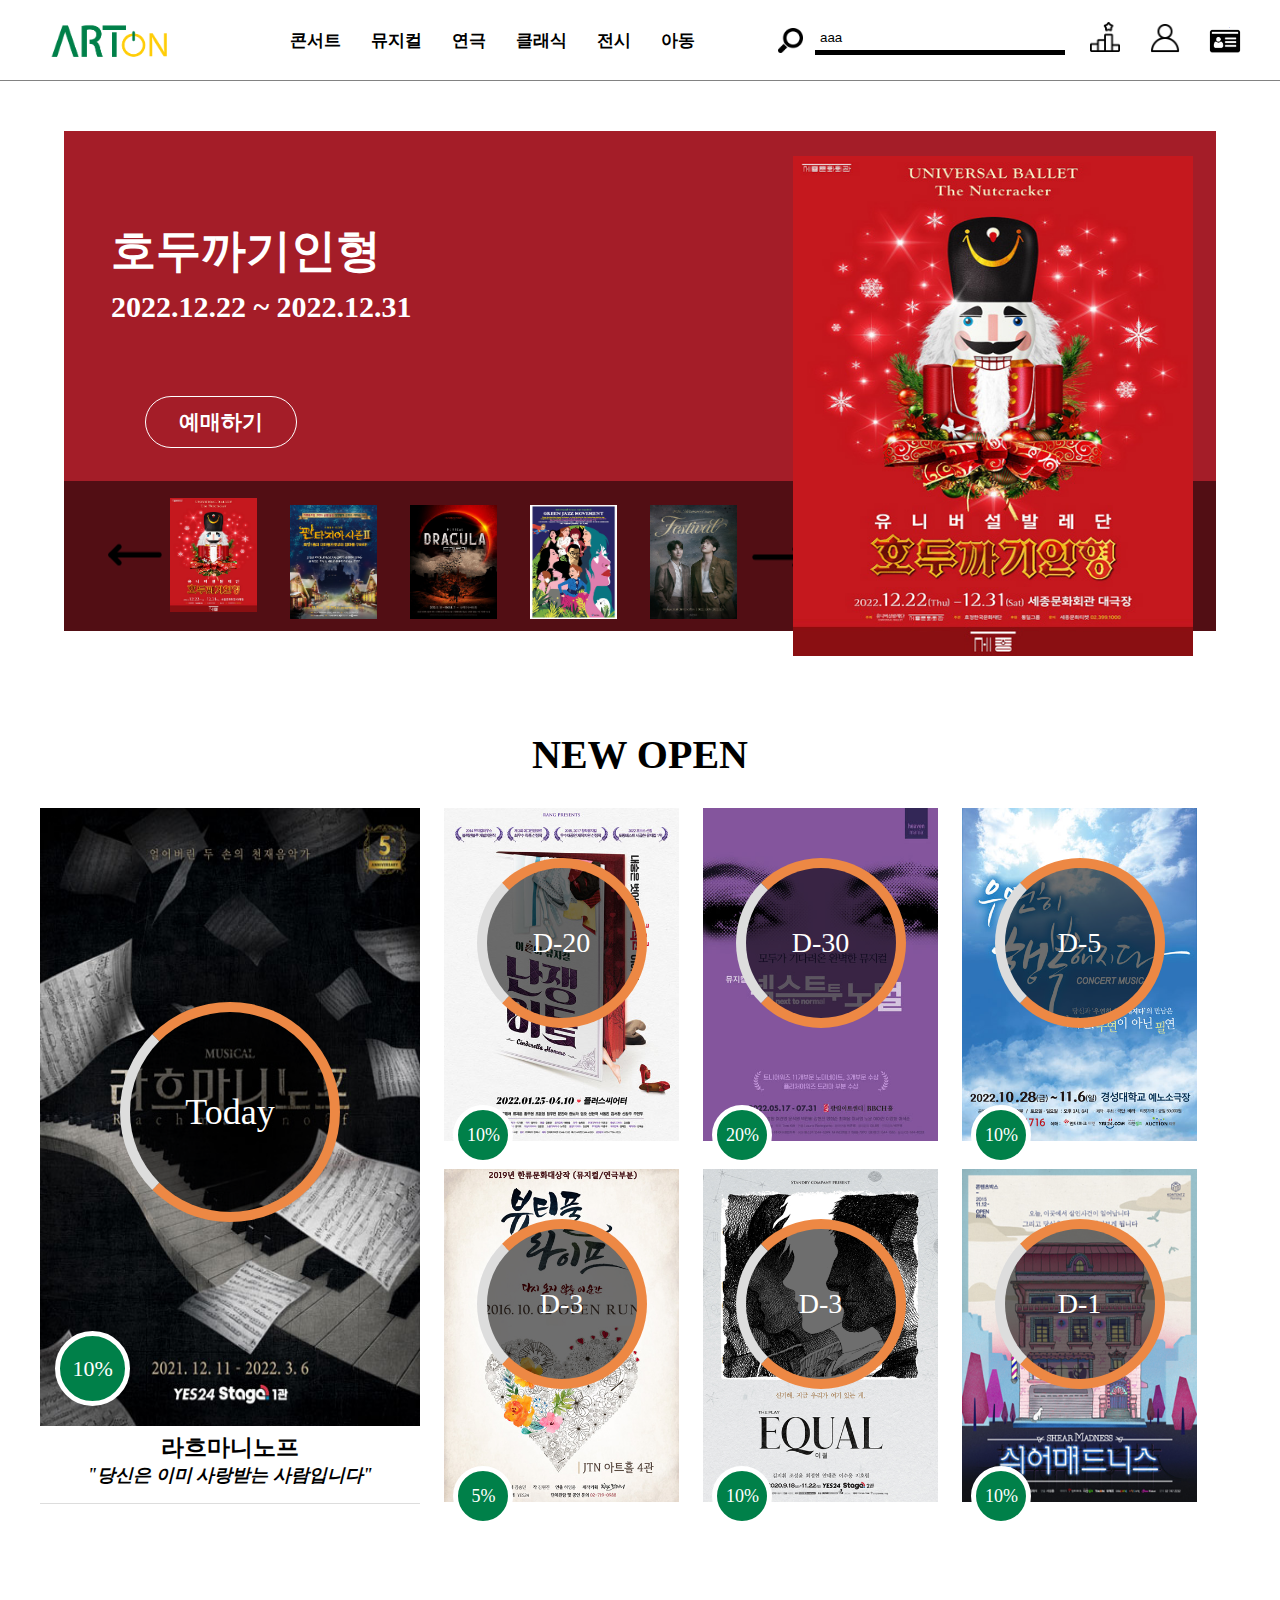
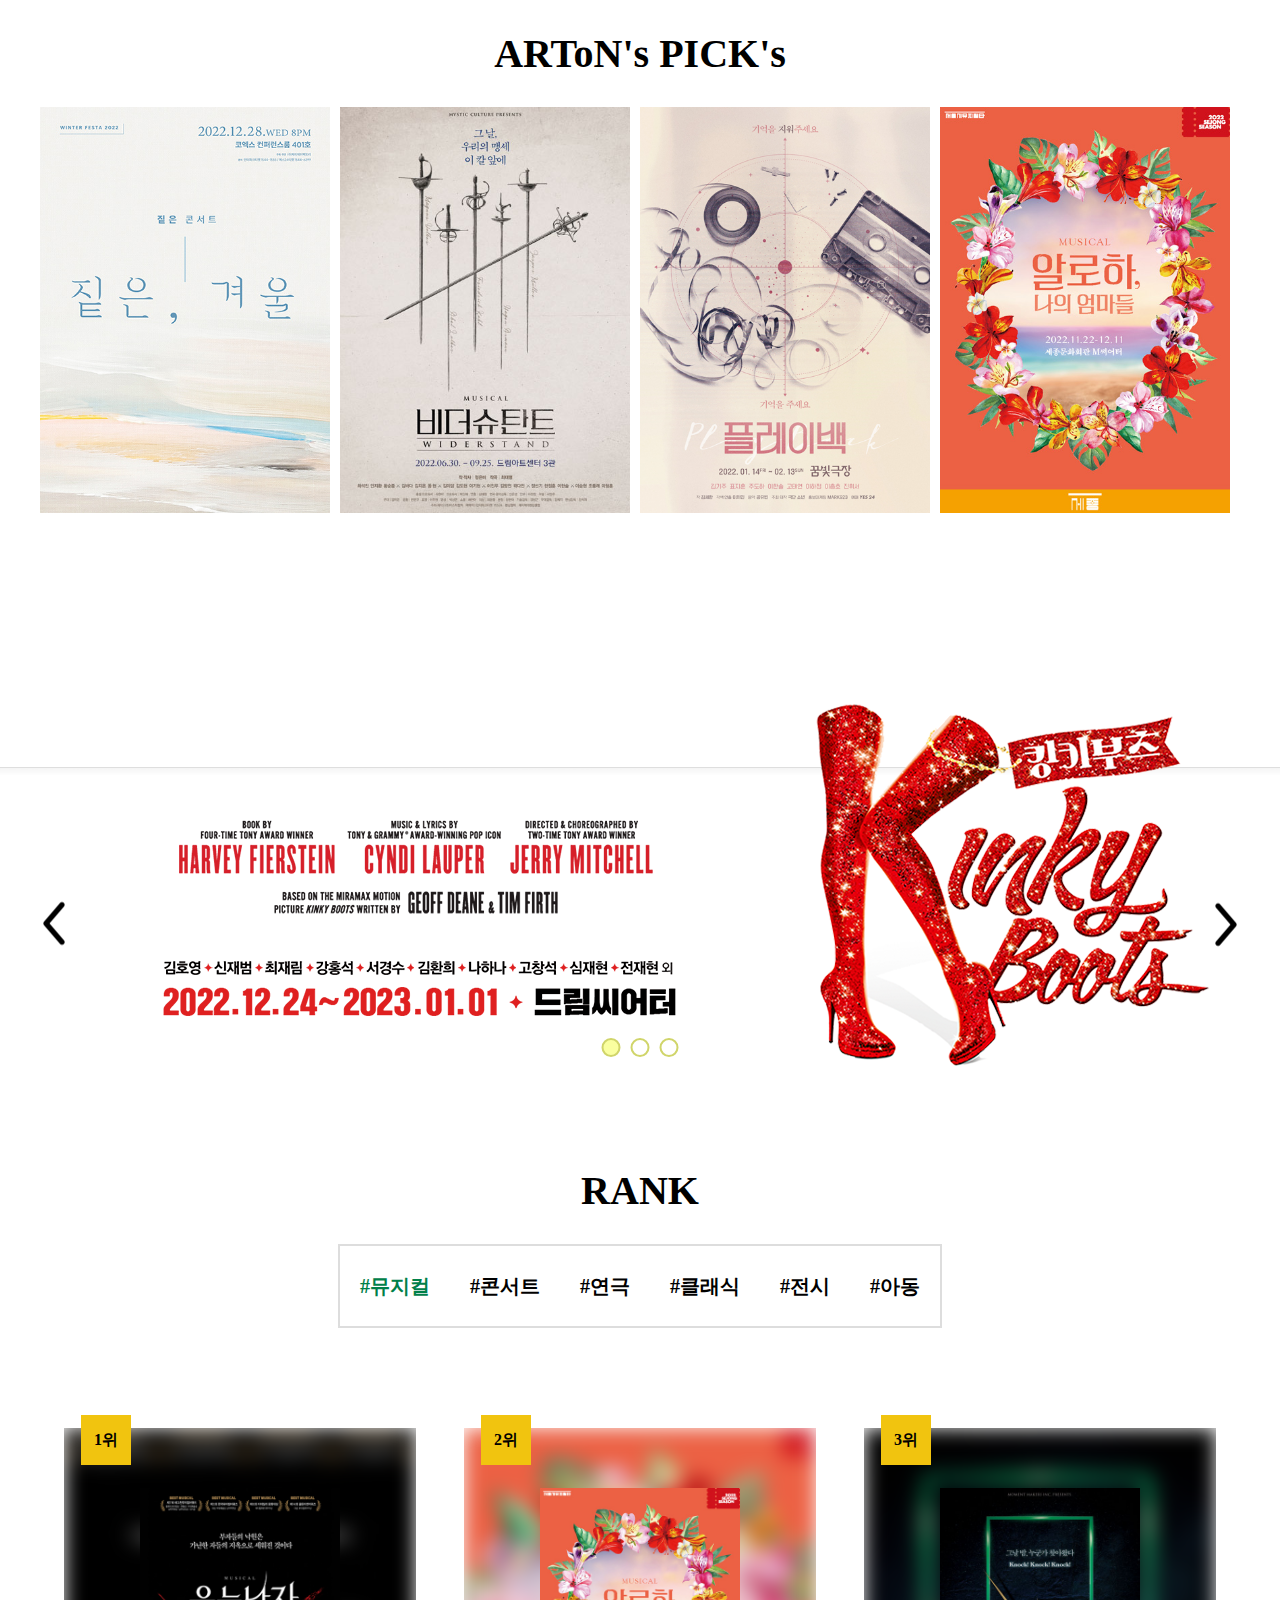
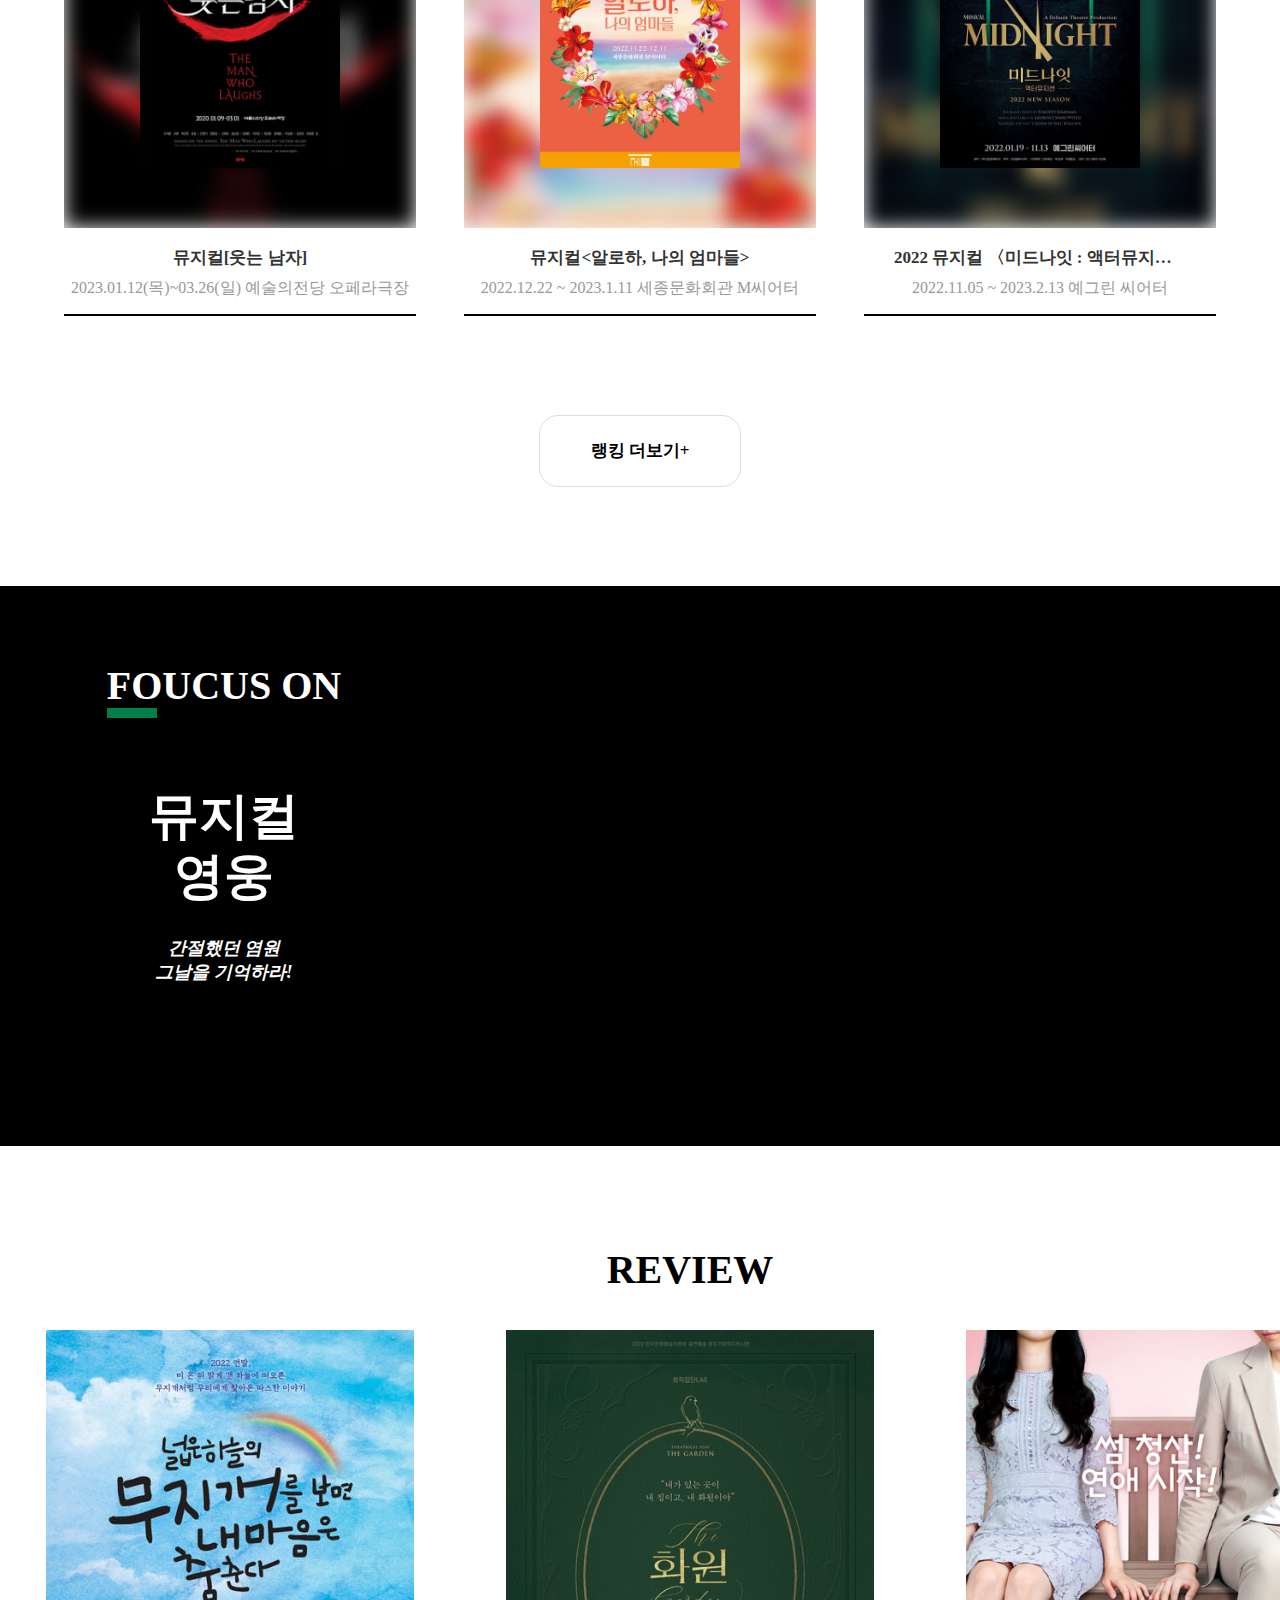
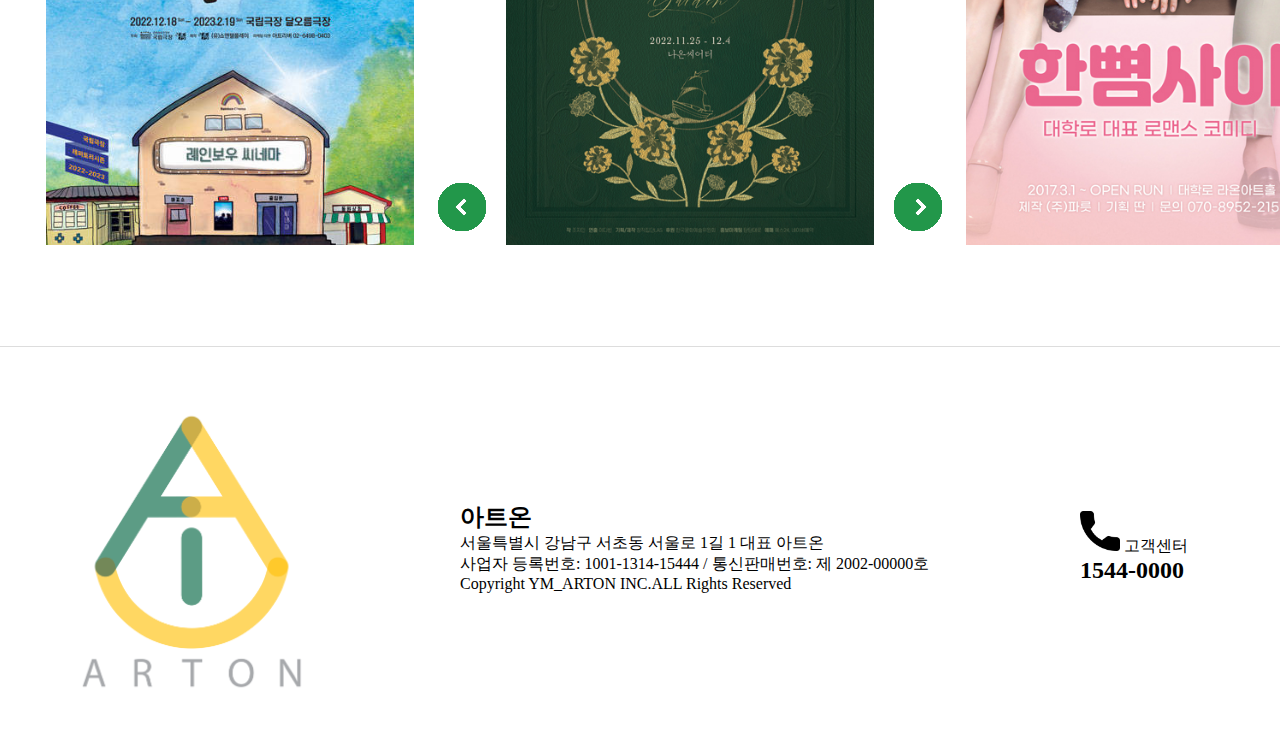
==== commit f40ba588: "second commit" ====
--- a/index.html
+++ b/index.html
@@ -18,9 +18,10 @@
 
 <body>
     <div id="wrap">
+        <img src="./img/상단이동icon.png" alt="" class="btn_gotop">
         <header class="header">
             <div class="header_area">
-                <div class="logo"><a href="#"></a></div>
+                <div class="logo">아트온 로고<a href="#"></a></div>
                 <ul class="menu_ul">
                     <li>
                         <a href="#">콘서트</a>
@@ -53,7 +54,7 @@
                     </div>
                     <div class="icon_area">
                         <div class="icon_sec">
-                            <a href="#">
+                            <a href="rank.html">
                                 <div class="rank_img"></div>
                                 <span class="text">랭킹</span>
                             </a>
@@ -76,25 +77,77 @@
         </header>
         <main class="main">
             <div class="main_slide">
-                <div class="first_section">
-                    <div class="top_content">
-                        <p class="top_desc"></p>
-                        <p class="button_desc"></p>
-                        <a href="#"><img class="main_img" src="./img/main/item1.jpg" alt="포스터"></a>
-                        <a href="#"><img class="main_img" src="./img/main/item2.jpg" alt="포스터"></a>
-                        <a href="#"><img class="main_img" src="./img/main/item3.jpg" alt="포스터"></a>
-                        <a href="#"><img class="main_img" src="./img/main/item4.jpg" alt="포스터"></a>
-                        <a href="#"><img class="main_img" src="./img/main/item5.jpg" alt="포스터"></a>
-                        <a href="#"><img class="main_img" src="./img/main/item6.jpg" alt="포스터"></a>
-                    </div>
-                    <a class="buy_button" href="#">예매하기</a>
-                </div>
-                <div class="second_section">
-                    <div class="img_indi">
-                        <img class="left_icon" src="./img/left.png" alt="">
-                        <div class="indi_section"></div>
-                        <img class="right_icon" src="./img/right.png" alt="">
-                    </div>
+                <div class="main_box">
+                    <div class="first_section f_1">
+                        <div class="top_content">
+                            <p class="top_desc">호두까기인형</p>
+                            <p class="bottom_desc">2022.12.22 ~ 2022.12.31</p>
+                            <a href="#"><img class="main_img" src="./img/main/item1.jpg" alt="포스터"></a>
+                        </div>
+                        <a class="buy_button" href="#?1">예매하기</a>
+                    </div>
+                    <div class="second_section s_1"></div>
+                </div>
+                <div class="main_box">
+                    <div class="first_section f_2">
+                        <div class="top_content">
+                            <p class="top_desc">판타지아 시즌2</p>
+                            <p class="bottom_desc">2022.12.03 ~ 2022.12.31</p>
+                            <a href="#"><img class="main_img" src="./img/main/item2.jpg" alt="포스터"></a>
+                        </div>
+                        <a class="buy_button" href="#?2">예매하기</a>
+                    </div>
+                    <div class="second_section s_2"></div>
+                </div>
+                <div class="main_box">
+                    <div class="first_section f_3">
+                        <div class="top_content">
+                            <p class="top_desc">드라큘라</p>
+                            <p class="bottom_desc">2022.11.15 ~ 2023.01.15</p>
+                            <a href="#"><img class="main_img" src="./img/main/item3.jpg" alt="포스터"></a>
+                        </div>
+                        <a class="buy_button" href="#?3">예매하기</a>
+                    </div>
+                    <div class="second_section s_3"></div>
+                </div>
+                <div class="main_box">
+                    <div class="first_section f_4">
+                        <div class="top_content">
+                            <p class="top_desc">서울그린아트페스티벌</p>
+                            <p class="bottom_desc">2022.12.07 ~ 2022.12.08</p>
+                            <a href="#"><img class="main_img" src="./img/main/item4.jpg" alt="포스터"></a>
+                        </div>
+                        <a class="buy_button" href="#?4">예매하기</a>
+                    </div>
+                    <div class="second_section s_4"></div>
+                </div>
+                <div class="main_box">
+                    <div class="first_section f_5">
+                        <div class="top_content">
+                            <p class="top_desc">멜로망스 콘서트</p>
+                            <p class="bottom_desc">2023.02.04 ~ 2023.02.05</p>
+                            <a href="#"><img class="main_img" src="./img/main/item5.jpg" alt="포스터"></a>
+                        </div>
+                        <a class="buy_button" href="#?5">예매하기</a>
+                    </div>
+                    <div class="second_section s_5"></div>
+                </div>
+                <div class="main_box">
+                    <div class="first_section f_6">
+                        <div class="top_content">
+                            <p class="top_desc">에우쿠스</p>
+                            <p class="bottom_desc">2022.11.08 ~ 2023.01.29</p>
+                            <a href="#"><img class="main_img" src="./img/main/item6.jpg" alt="포스터"></a>
+                        </div>
+                        <a class="buy_button" href="#?6">예매하기</a>
+                    </div>
+                    <div class="second_section s_6"></div>
+                </div>
+                <div class="img_indi">
+                    <img class="left_icon" src="./img/left.png" alt="">
+                    <div class="indi_section">
+                    </div>
+                    <img class="right_icon" src="./img/right.png" alt="">
                 </div>
             </div>
             <div class="contents_area">
@@ -202,15 +255,14 @@
                         </div>
                     </div>
                     <div class="art_button" >
-                        <a href="#" class="btn_desc">아트온픽 더보기+</a>
                     </div>
                 </div>
             </div>
             <div class="sub_slide_section">
                 <img src="./img/sub_left.png" alt="left" id="sub_left">
-                <div class="sub_banner banner1"></div>
-                <div class="sub_banner banner2"></div>
-                <div class="sub_banner banner3"></div>
+                <div class="sub_banner banner1" style="background: url(./img/sub_banner1.png) no-repeat center / cover"></div>
+                <div class="sub_banner banner2" style="background: url(./img/sub_banner2.png) no-repeat center / cover"></div>
+                <div class="sub_banner banner3" style="background: url(./img/sub_banner3.png) no-repeat center / cover"></div>
                 <img src="./img/sub_right.png" alt="right" id="sub_right">
                 <div class="sub_indi"></div>
             </div>
@@ -230,8 +282,10 @@
                     <div class="rank_article dis_flex">
                         <div class="rank_cate">
                             <a href="#">
-                                <div class="rank_img_box R_back_img1">
-                                    <img src="./img/웃는남자.png" alt="포스터">
+                                <div class="rank_img_area">
+                                    <div class="rank_img_box" style="background-image: url(./img/웃는남자.png)">
+                                    </div>
+                                    <img class="rank_front_img" src="./img/웃는남자.png" alt="포스터">
                                 </div>
                                 <div class="rank_info">뮤지컬[웃는 남자]</div>
                                 <p>2023.01.12(목)~03.26(일) 예술의전당 오페라극장</p>
@@ -240,18 +294,22 @@
                         </div>
                         <div class="rank_cate">
                             <a href="#">
-                                <div class="rank_img_box R_back_img2">
-                                    <img src="./img/art_pick/musical_2.jpg" alt="포스터">
-                                </div>
-                                <div class="rank_info">뮤지컬 <알로하, 나의 엄마들></div>
+                                <div class="rank_img_area">
+                                    <div class="rank_img_box" style="background-image: url(./img/art_pick/musical_2.jpg)">
+                                    </div>
+                                    <img class="rank_front_img" src="./img/art_pick/musical_2.jpg" alt="포스터">
+                                </div>
+                                <div class="rank_info">뮤지컬<알로하, 나의 엄마들></div>
                                 <p>2022.12.22 ~ 2023.1.11 세종문화회관 M씨어터</p>
                                 <div class="ranking_icon">2위</div>
                             </a>
                         </div>
                         <div class="rank_cate">
                             <a href="#">
-                                <div class="rank_img_box R_back_img3">
-                                    <img src="./img/art_pick/musical_4.jpg" alt="포스터">
+                                <div class="rank_img_area">
+                                    <div class="rank_img_box" style="background-image: url(./img/art_pick/musical_4.jpg)">
+                                    </div>
+                                    <img class="rank_front_img" src="./img/art_pick/musical_4.jpg" alt="포스터">
                                 </div>
                                 <div class="rank_info">2022 뮤지컬 〈미드나잇 : 액터뮤지션〉</div>
                                 <p>2022.11.05 ~ 2023.2.13 예그린 씨어터</p>
@@ -262,8 +320,10 @@
                     <div class="rank_article">
                         <div class="rank_cate">
                             <a href="#">
-                                <div class="rank_img_box C_back_img1">
-                                    <img src="./img/나훈아_콘서트.jpg" alt="포스터">
+                                <div class="rank_img_area">
+                                    <div class="rank_img_box" style="background-image: url(./img/나훈아_콘서트.jpg)">
+                                    </div>
+                                    <img class="rank_front_img" src="./img/나훈아_콘서트.jpg" alt="포스터">
                                 </div>
                                 <div class="rank_info">[서울] 2022년 ‘Dream 55’ 나훈아 앵콜 콘서트</div>
                                 <p>2022.12.17 ~ 2022.12.18 KSPO DOME(올림픽체조경기장)</p>
@@ -272,8 +332,10 @@
                         </div>
                         <div class="rank_cate">
                             <a href="#">
-                                <div class="rank_img_box C_back_img2">
-                                    <img src="./img/art_pick/concert_3.jpg" alt="포스터">
+                                <div class="rank_img_area">
+                                    <div class="rank_img_box" style="background-image: url(./img/art_pick/concert_3.jpg)">
+                                    </div>
+                                    <img class="rank_front_img" src="./img/art_pick/concert_3.jpg" alt="포스터">
                                 </div>
                                 <div class="rank_info">프렙 내한공연 [PREP LIVE IN SEOUL]</div>
                                 <p>2022.11.18 ~ 2023.2.18 YES24 LIVE HALL</p>
@@ -282,11 +344,13 @@
                         </div>
                         <div class="rank_cate">
                             <a href="#">
-                                <div class="rank_img_box C_back_img3">
-                                    <img src="./img/art_pick/concert_4.jpg" alt="포스터">
+                                <div class="rank_img_area">
+                                    <div class="rank_img_box" style="background-image: url(./img/art_pick/concert_4.jpg)">
+                                    </div>
+                                    <img class="rank_front_img" src="./img/art_pick/concert_4.jpg" alt="포스터">
                                 </div>
                                 <div class="rank_info">2022 신지훈 단독 콘서트 ‘Winter Neverland’</div>
-                                <p>2022.12.09 ~ 2023.1.20 노들섬 라이브하우스</p>
+                                <p>2022.11.05 ~ 2023.2.13 예그린 씨어터</p>
                                 <div class="ranking_icon">3위</div>
                             </a>
                         </div>
@@ -294,8 +358,10 @@
                     <div class="rank_article">
                         <div class="rank_cate">
                             <a href="#">
-                                <div class="rank_img_box T_back_img1">
-                                    <img src="./img/넓은하늘_연극.png" alt="포스터">
+                                <div class="rank_img_area">
+                                    <div class="rank_img_box" style="background-image: url(./img/넓은하늘_연극.png)">
+                                    </div>
+                                    <img class="rank_front_img" src="./img/넓은하늘_연극.png" alt="포스터">
                                 </div>
                                 <div class="rank_info">연극 [넓은 하늘의 무지개를 보면 내 마음은 춤춘다]</div>
                                 <p>2022.12.18 ~ 2023.02.19 국립극장 달오름극장</p>
@@ -304,8 +370,10 @@
                         </div>
                         <div class="rank_cate">
                             <a href="#">
-                                <div class="rank_img_box T_back_img2">
-                                    <img src="./img/play_2.jpg" alt="포스터">
+                                <div class="rank_img_area">
+                                    <div class="rank_img_box" style="background-image: url(./img/play_2.jpg)">
+                                    </div>
+                                    <img class="rank_front_img" src="./img/play_2.jpg" alt="포스터">
                                 </div>
                                 <div class="rank_info">[서울대학로] 연극 라면</div>
                                 <p>2021.03.04 ~ 2022.12.31대학로 해피씨어터</p>
@@ -314,8 +382,10 @@
                         </div>
                         <div class="rank_cate">
                             <a href="#">
-                                <div class="rank_img_box T_back_img3">
-                                    <img src="./img/paly_3.jpg" alt="포스터">
+                                <div class="rank_img_area">
+                                    <div class="rank_img_box" style="background-image: url(./img/paly_3.jpg)">
+                                    </div>
+                                    <img class="rank_front_img" src="./img/paly_3.jpg" alt="포스터">
                                 </div>
                                 <div class="rank_info">연극 [빛나는 버러지]</div>
                                 <p>2022.11.29 ~ 2023.01.08 대학로 드림아트센터 4관</p>
@@ -326,8 +396,10 @@
                     <div class="rank_article">
                         <div class="rank_cate">
                             <a href="#">
-                                <div class="rank_img_box R_back_img1">
-                                    <img src="./img/웃는남자.png" alt="포스터">
+                                <div class="rank_img_area">
+                                    <div class="rank_img_box" style="background-image: url(./img/웃는남자.png)">
+                                    </div>
+                                    <img class="rank_front_img" src="./img/웃는남자.png" alt="포스터">
                                 </div>
                                 <div class="rank_info">뮤지컬[웃는 남자]</div>
                                 <p>2023.01.12(목)~03.26(일) 예술의전당 오페라극장</p>
@@ -336,18 +408,22 @@
                         </div>
                         <div class="rank_cate">
                             <a href="#">
-                                <div class="rank_img_box R_back_img2">
-                                    <img src="./img/art_pick/musical_2.jpg" alt="포스터">
-                                </div>
-                                <div class="rank_info">뮤지컬 <알로하, 나의 엄마들></div>
+                                <div class="rank_img_area">
+                                    <div class="rank_img_box" style="background-image: url(./img/art_pick/musical_2.jpg)">
+                                    </div>
+                                    <img class="rank_front_img" src="./img/art_pick/musical_2.jpg" alt="포스터">
+                                </div>
+                                <div class="rank_info">뮤지컬<알로하, 나의 엄마들></div>
                                 <p>2022.12.22 ~ 2023.1.11 세종문화회관 M씨어터</p>
                                 <div class="ranking_icon">2위</div>
                             </a>
                         </div>
                         <div class="rank_cate">
                             <a href="#">
-                                <div class="rank_img_box R_back_img3">
-                                    <img src="./img/art_pick/musical_4.jpg" alt="포스터">
+                                <div class="rank_img_area">
+                                    <div class="rank_img_box" style="background-image: url(./img/art_pick/musical_4.jpg)">
+                                    </div>
+                                    <img class="rank_front_img" src="./img/art_pick/musical_4.jpg" alt="포스터">
                                 </div>
                                 <div class="rank_info">2022 뮤지컬 〈미드나잇 : 액터뮤지션〉</div>
                                 <p>2022.11.05 ~ 2023.2.13 예그린 씨어터</p>
@@ -358,8 +434,10 @@
                     <div class="rank_article">
                         <div class="rank_cate">
                             <a href="#">
-                                <div class="rank_img_box C_back_img1">
-                                    <img src="./img/나훈아_콘서트.jpg" alt="포스터">
+                                <div class="rank_img_area">
+                                    <div class="rank_img_box" style="background-image: url(./img/나훈아_콘서트.jpg)">
+                                    </div>
+                                    <img class="rank_front_img" src="./img/나훈아_콘서트.jpg" alt="포스터">
                                 </div>
                                 <div class="rank_info">[서울] 2022년 ‘Dream 55’ 나훈아 앵콜 콘서트</div>
                                 <p>2022.12.17 ~ 2022.12.18 KSPO DOME(올림픽체조경기장)</p>
@@ -368,8 +446,10 @@
                         </div>
                         <div class="rank_cate">
                             <a href="#">
-                                <div class="rank_img_box C_back_img2">
-                                    <img src="./img/art_pick/concert_3.jpg" alt="포스터">
+                                <div class="rank_img_area">
+                                    <div class="rank_img_box" style="background-image: url(./img/art_pick/concert_3.jpg)">
+                                    </div>
+                                    <img class="rank_front_img" src="./img/art_pick/concert_3.jpg" alt="포스터">
                                 </div>
                                 <div class="rank_info">프렙 내한공연 [PREP LIVE IN SEOUL]</div>
                                 <p>2022.11.18 ~ 2023.2.18 YES24 LIVE HALL</p>
@@ -378,11 +458,13 @@
                         </div>
                         <div class="rank_cate">
                             <a href="#">
-                                <div class="rank_img_box C_back_img3">
-                                    <img src="./img/art_pick/concert_4.jpg" alt="포스터">
+                                <div class="rank_img_area">
+                                    <div class="rank_img_box" style="background-image: url(./img/art_pick/concert_4.jpg)">
+                                    </div>
+                                    <img class="rank_front_img" src="./img/art_pick/concert_4.jpg" alt="포스터">
                                 </div>
                                 <div class="rank_info">2022 신지훈 단독 콘서트 ‘Winter Neverland’</div>
-                                <p>2022.12.09 ~ 2023.1.20 노들섬 라이브하우스</p>
+                                <p>2022.11.05 ~ 2023.2.13 예그린 씨어터</p>
                                 <div class="ranking_icon">3위</div>
                             </a>
                         </div>
@@ -390,8 +472,10 @@
                     <div class="rank_article">
                         <div class="rank_cate">
                             <a href="#">
-                                <div class="rank_img_box T_back_img1">
-                                    <img src="./img/넓은하늘_연극.png" alt="포스터">
+                                <div class="rank_img_area">
+                                    <div class="rank_img_box" style="background-image: url(./img/넓은하늘_연극.png)">
+                                    </div>
+                                    <img class="rank_front_img" src="./img/넓은하늘_연극.png" alt="포스터">
                                 </div>
                                 <div class="rank_info">연극 [넓은 하늘의 무지개를 보면 내 마음은 춤춘다]</div>
                                 <p>2022.12.18 ~ 2023.02.19 국립극장 달오름극장</p>
@@ -400,8 +484,10 @@
                         </div>
                         <div class="rank_cate">
                             <a href="#">
-                                <div class="rank_img_box T_back_img2">
-                                    <img src="./img/play_2.jpg" alt="포스터">
+                                <div class="rank_img_area">
+                                    <div class="rank_img_box" style="background-image: url(./img/play_2.jpg)">
+                                    </div>
+                                    <img class="rank_front_img" src="./img/play_2.jpg" alt="포스터">
                                 </div>
                                 <div class="rank_info">[서울대학로] 연극 라면</div>
                                 <p>2021.03.04 ~ 2022.12.31대학로 해피씨어터</p>
@@ -410,8 +496,10 @@
                         </div>
                         <div class="rank_cate">
                             <a href="#">
-                                <div class="rank_img_box T_back_img3">
-                                    <img src="./img/paly_3.jpg" alt="포스터">
+                                <div class="rank_img_area">
+                                    <div class="rank_img_box" style="background-image: url(./img/paly_3.jpg)">
+                                    </div>
+                                    <img class="rank_front_img" src="./img/paly_3.jpg" alt="포스터">
                                 </div>
                                 <div class="rank_info">연극 [빛나는 버러지]</div>
                                 <p>2022.11.29 ~ 2023.01.08 대학로 드림아트센터 4관</p>
@@ -445,7 +533,7 @@
                     <div class="btn" id="review_l_button"></div>
                     <div class="review_img_box review_item1">
                         <a href="#">
-                            <div class="review_img review_img1">
+                            <div class="review_img" style="background: url(./img/넓은하늘_연극.png) no-repeat center / contain">
                                 <div class="review">
                                     변하지 않는 것은 없다고 하지만, 추억이 많은 장소가 사라져가는 것은 참 슬픈 것 같아요. 그래서 어떻게 떠나보내느냐가 참 중요한 것 같은데, 몇 년 전에 추억이 서린 동네가 재건축에 들어가면서 기분이 참 다운되더라고요. 그래서인지, 추억의 영화관을 닫는 마지막 밤이라는 구절이 참 와닿네요.
                                 </div>
@@ -454,7 +542,7 @@
                     </div>
                     <div class="review_img_box review_item2">
                         <a href="#">
-                            <div class="review_img review_img2">
+                            <div class="review_img" style="background: url(./img/review_2.jpg) no-repeat center / contain">
                                 <div class="review">
                                     어릴 때 재밌게 읽었던 <비밀의 화원>을 바탕으로 한 이야기라 더 흥미롭게 봤어요. 여전히 화원이 아이들에게 서로 위로하고 희망을 갖는 공간이 되는 것 같아 좋더라고요. 이런 공간이 어디에나, 누구에게나 있으면 좋을 것 같아요. 세 친구들만의 비밀의 화원이 점점 더 넓어지길 바라게 됩니다.
                                 </div>
@@ -463,7 +551,7 @@
                     </div>
                     <div class="review_img_box review_item3">
                         <a href="#">
-                            <div class="review_img review_img3">
+                            <div class="review_img" style="background: url(./img/review_3.jpg) no-repeat center / contain">
                                 <div class="review">
                                     인생 첫 연극이었는데 후회없는 최고의 선택ㅠㅠ 지인의 추천으로 보게 됐는데 와...진짜 너무 재미있고 또 보러가고 싶을 정도에요!!
                                 </div>
@@ -472,7 +560,7 @@
                     </div>
                     <div class="review_img_box review_item4">
                         <a href="#">
-                            <div class="review_img review_img4">
+                            <div class="review_img" style="background: url(./img/review_4.jpg) no-repeat center / contain">
                                 <div class="review">
                                     부모님이랑 같이 보러 갔는데 보는 내내 눈물이 계속 났습니다.배우님들 모두 연기 너무 잘하시고 유머 요소도 많았고요.
                                     적극 추천해드리고 싶은 연극입니다.
@@ -486,7 +574,7 @@
         
         <footer class="footer">
             <div class="contents_area">
-                <div class="f_logo"></div>
+                <a href="#"><div class="f_logo">아트온 로고</div></a>
                 <div class="f_desc">
                     <p class="f_title">아트온</p >
                     <p>서울특별시 강남구 서초동 서울로 1길 1 대표 아트온</p>
--- a/css/h_f.css
+++ b/css/h_f.css
@@ -30,13 +30,24 @@
     /* min-width: 1400px; */
 }
 /* *****************************헤더***************************** */
+.btn_gotop{
+    width: 70px;
+    position: fixed;
+    bottom: 30px;
+    right: 20px;
+    cursor: pointer;
+	padding: 15px;
+    z-index: 999999;
+    display: none;
+}
 .header{
     width: 100%;
     height: 80px;
-    background-color: #fcffcb;
-    display: flex; 
-    justify-content: space-around; 
-    align-items: center; 
+    display: flex;
+    justify-content: space-around;
+    align-items: center;
+    background: white;
+    border-bottom: 1px solid #828282;
 }
 .header_event{
     position: fixed;
@@ -65,8 +76,8 @@
     width: 200px;
     height: 80px; 
     padding: 0 0 0 20px;
-    background-color: #fcffcb;
-    background: url(../img/메인_로고.png) no-repeat center / 150px ;
+    text-indent: -99999px;
+    background: url(../img/메인_로고.png) no-repeat center / 120px ;
 }
 .logo a{
     display: block;
@@ -187,6 +198,7 @@
     width: 300px;
     height: 300px;
     background: url(../img/최종_푸터_로고.png) no-repeat center / contain;
+    text-indent: -9999px;
 }
 .f_desc{ 
     width: 500px;
--- a/css/index.css
+++ b/css/index.css
@@ -7,14 +7,25 @@
     background: #faffa0;
 }
 .rank_item_chk{
-    color: #22974a;
+    color: #008049;
 }
 /* ***************************** 메인 슬라이드 ***************************** */
 .main_slide{
+    position: relative;
     width: 90%;
     height: 500px;
     margin: auto;
-    position: relative;
+}
+.main_box{
+    position: absolute;
+    left: 0;
+    top: 0;
+    width: 100%;
+    height: 100%;
+    display: none;
+}
+.m_dis_bl{
+    display: block;
 }
 .first_section{
     width: 100%;
@@ -27,8 +38,20 @@
     position: relative;
     transition: all .5s;
 }
+.f_1{background-color: #a41d28}
+.s_1{background-color: #520e14}
+.f_2{background-color: #0d6fb8}
+.s_2{background-color: #06375c}
+.f_3{background-color: #a83f3b}
+.s_3{background-color: #541f1d}
+.f_4{background-color: #8bc381}
+.s_4{background-color: #4caf50cc}
+.f_5{background-color: #5f5f5f}
+.s_5{background-color: #00000080}
+.f_6{background-color: #241f19}
+.s_6{background-color: #7f7f7f}
 .top_content{
-    padding: 90px 0px 0px 20px;
+    padding: 90px 0px 0px 47px;
     font-weight: 600;
     color: #fff;
 }
@@ -37,7 +60,7 @@
     font-size: 45px;
     margin-bottom: 4px;
 }
-.button_desc{
+.bottom_desc{
     font-size: 30px;
     padding-top: 5px;
 }
@@ -48,7 +71,6 @@
     right: 2%;
     top: 5%;
     z-index: 999999;
-    display: none;
     cursor: pointer;
 }
 .buy_button{
@@ -64,14 +86,13 @@
     text-align: center;
     line-height: 50px;
     color: #fff;
-    
 }
 .img_indi{
     width: 700px;
-    height: 80%;
+    height: 120px;
     position: absolute;
     left: 4%;
-    top: 10%;
+    top: 73%;
     padding: 0px 60px;
     box-sizing: border-box;
 }
@@ -80,12 +101,14 @@
     left: -1%;
     top: 50%;
     transform: translateY(-50%);
+    cursor: pointer;
 }
 .right_icon{
     position: absolute;
     right: 0%;
     top: 50%;
     transform: translateY(-50%);
+    cursor: pointer;
 }
 .indi_section{
     width: 100%;
@@ -151,7 +174,7 @@
     bottom: 14%;
     width: 65px;
     height: 65px;
-    background-color: #22974a;
+    background-color: #008049;
     border-radius: 50%;
     border: 5px solid #fff;
     font-size: 22px;
@@ -184,7 +207,7 @@
     bottom: -6%;
     width: 50px;
     height: 50px;
-    background-color: #22974a;
+    background-color: #008049;
     border-radius: 50%;
     border: 5px solid #fff;
     font-size: 18px;
@@ -310,18 +333,9 @@
     width: 100%;
     height: 100%;
 }
-.banner1{
-    background: url(../img/sub_banner1.png) no-repeat center / cover;
-    left: 0%;
-}
-.banner2{
-    left: 100%;
-    background: url(../img/sub_banner2.png) no-repeat center / cover;
-}
-.banner3{
-    left: 100%;
-    background: url(../img/sub_banner3.png) no-repeat center / cover;
-}
+.banner1{left: 0%;}
+.banner2{left: 100%;}
+.banner3{left: 100%;}
 #sub_left{
     position: absolute;
     left: 3%;
@@ -404,52 +418,20 @@
     text-align: center;
     font-weight: 800;
 }
-.rank_img_box{
+.rank_img_area{
     position: relative;
     width: 352px;
     height: 400px;
     overflow: hidden;
 }
-.rank_img_box::after{
-    content: "";
-    display: block;
-    position: absolute;
-    left: 0%;
-    top: 0%;
-    width: 400px;
-    height: 500px;
+.rank_img_box{
+    width: 100%;
+    height: 100%;
     filter: blur(10px);
     transition: all .5s;
-}
-.R_back_img1::after{
-    background: url(../img/웃는남자.png) no-repeat -45px -30px;
-}
-.R_back_img2::after{
-    background: url(../img/art_pick/musical_2.jpg) no-repeat -45px -30px;
-}
-.R_back_img3::after{
-    background: url(../img/art_pick/musical_4.jpg) no-repeat -45px -30px;
-}
-
-.C_back_img1::after{
-    background: url(../img/나훈아_콘서트.jpg) no-repeat -45px -30px;
-}
-.C_back_img2::after{
-    background: url(../img/art_pick//concert_3.jpg) no-repeat -45px -30px;
-}
-.C_back_img3::after{
-    background: url(../img/art_pick/concert_4.jpg) no-repeat -45px -30px;
-}
-.T_back_img1::after{
-    background: url(../img/넓은하늘_연극.png) no-repeat -45px -30px;
-}
-.T_back_img2::after{
-    background: url(../img/play_2.jpg) no-repeat -45px -30px;
-}
-.T_back_img3::after{
-    background: url(../img/paly_3.jpg) no-repeat -45px -30px;
-}
-.rank_img_box > img{
+    background-position: -41px -15px;
+}
+.rank_front_img{
     position: absolute;
     left: 50%;
     top: 50%;
@@ -458,8 +440,8 @@
     height: 280px;
     z-index: 99;
 }
-.rank_img_box:hover::after{
-    transform: scale(1.5);
+.rank_cate:hover > a > .rank_img_area > .rank_img_box {
+    transform: scale(1.3);
 }
 .rank_info{    
     width: 352px;
@@ -515,7 +497,7 @@
     bottom: -10px;
     width: 50px;
     height: 10px;
-    background-color: #22974a;
+    background-color: #008049;
     transition: all .5s;
 }
 .media_attention span:hover::after{
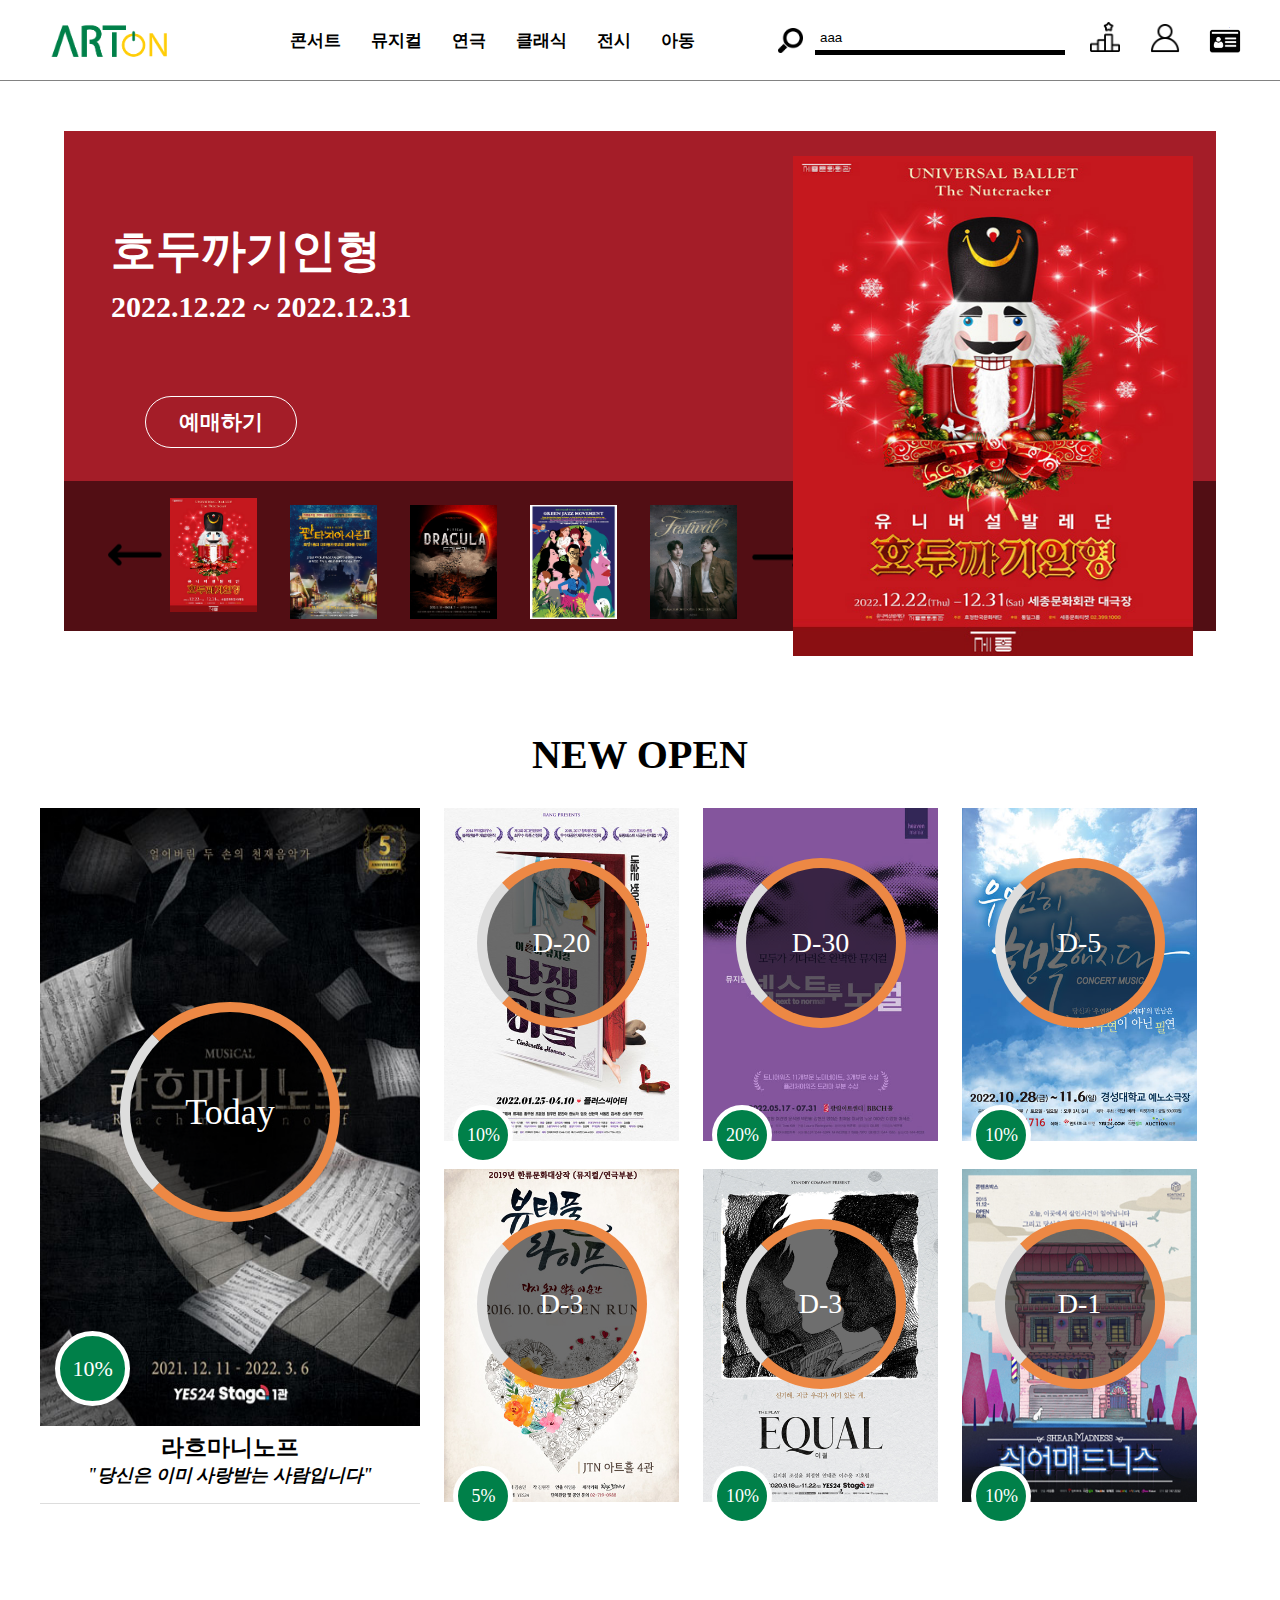
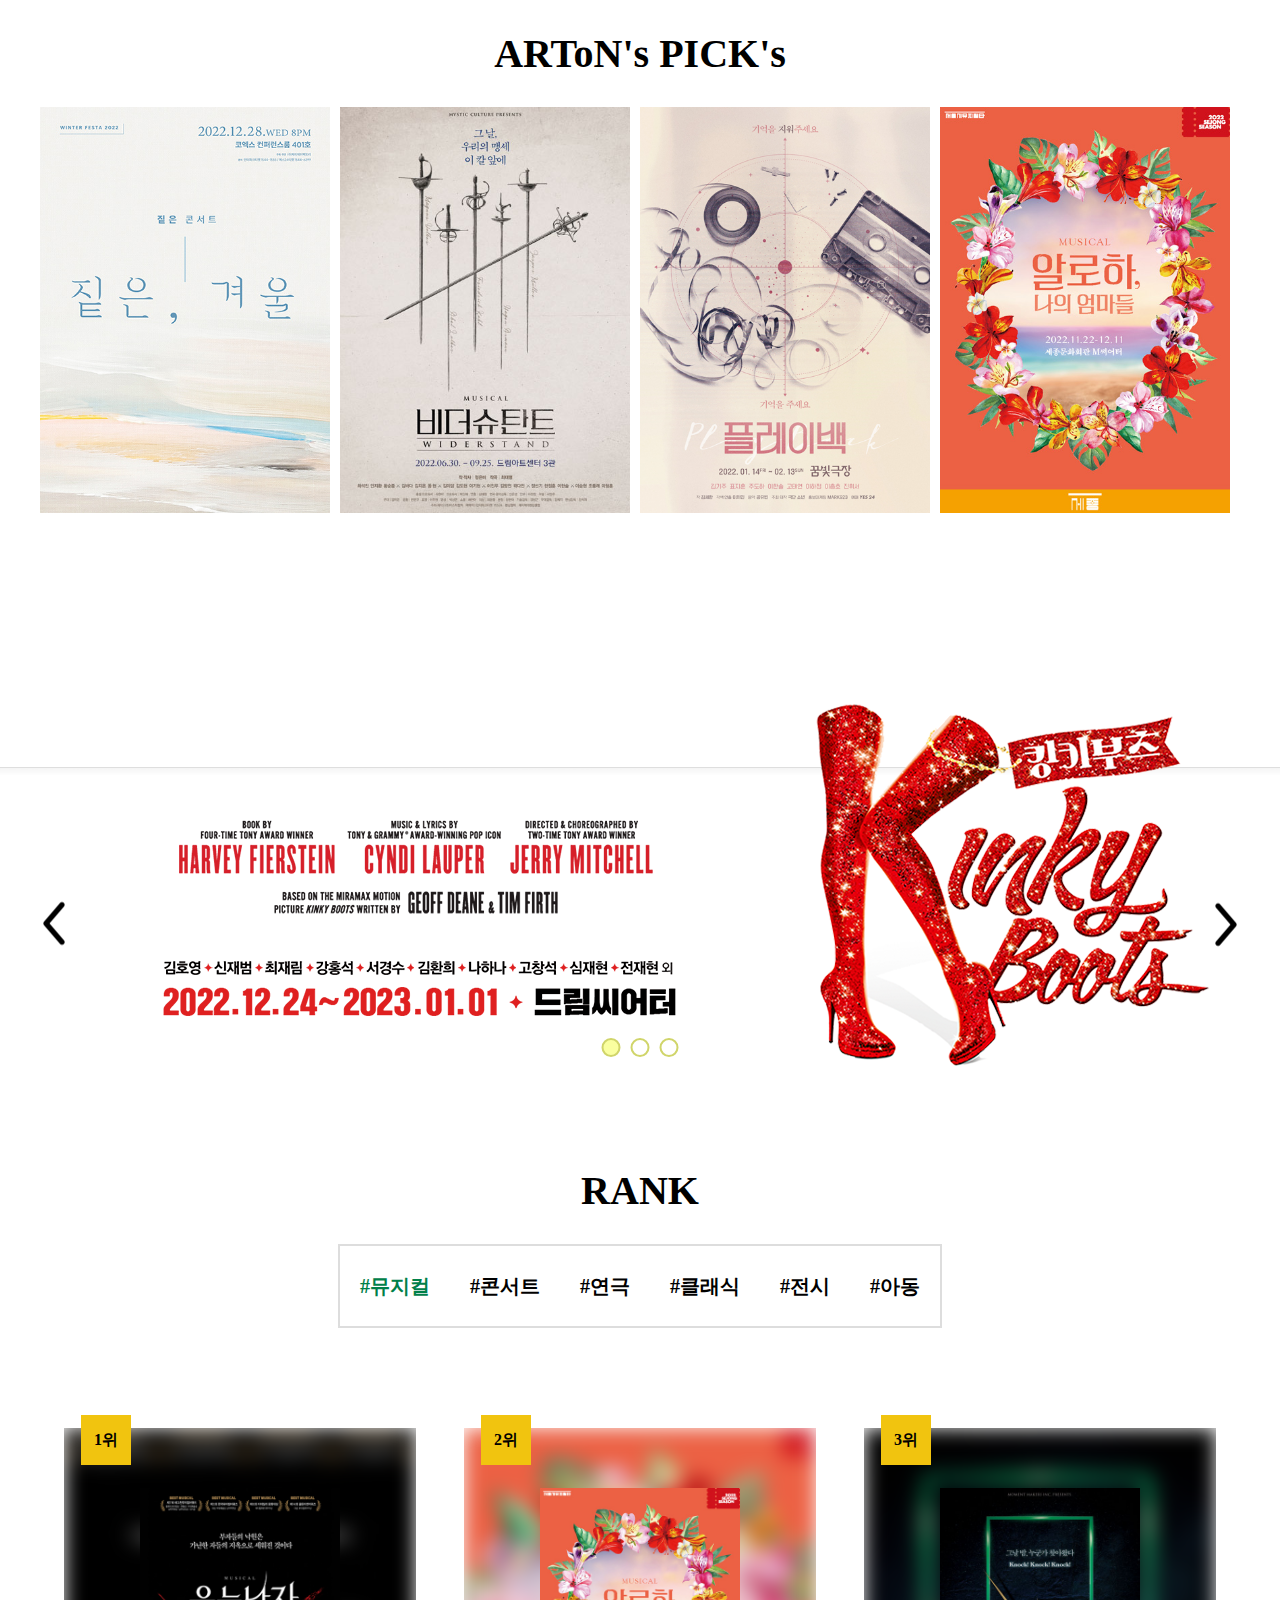
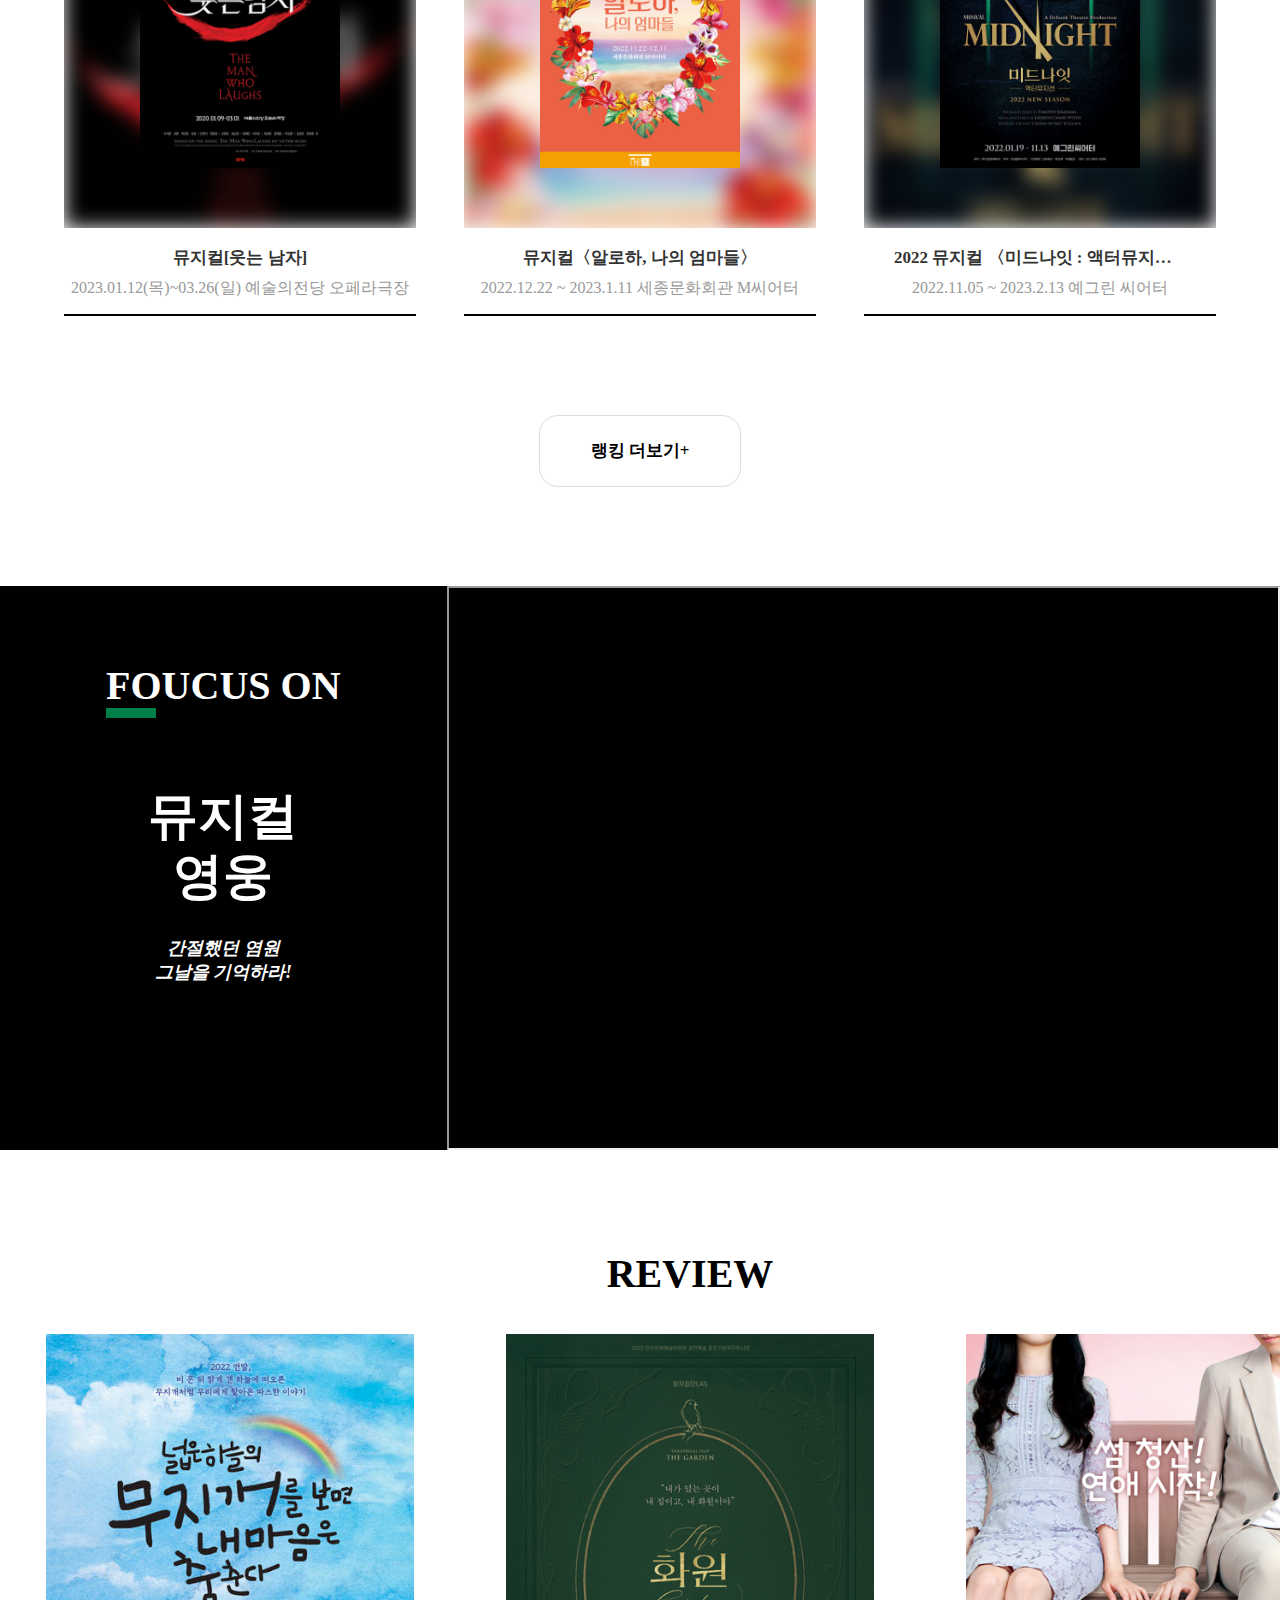
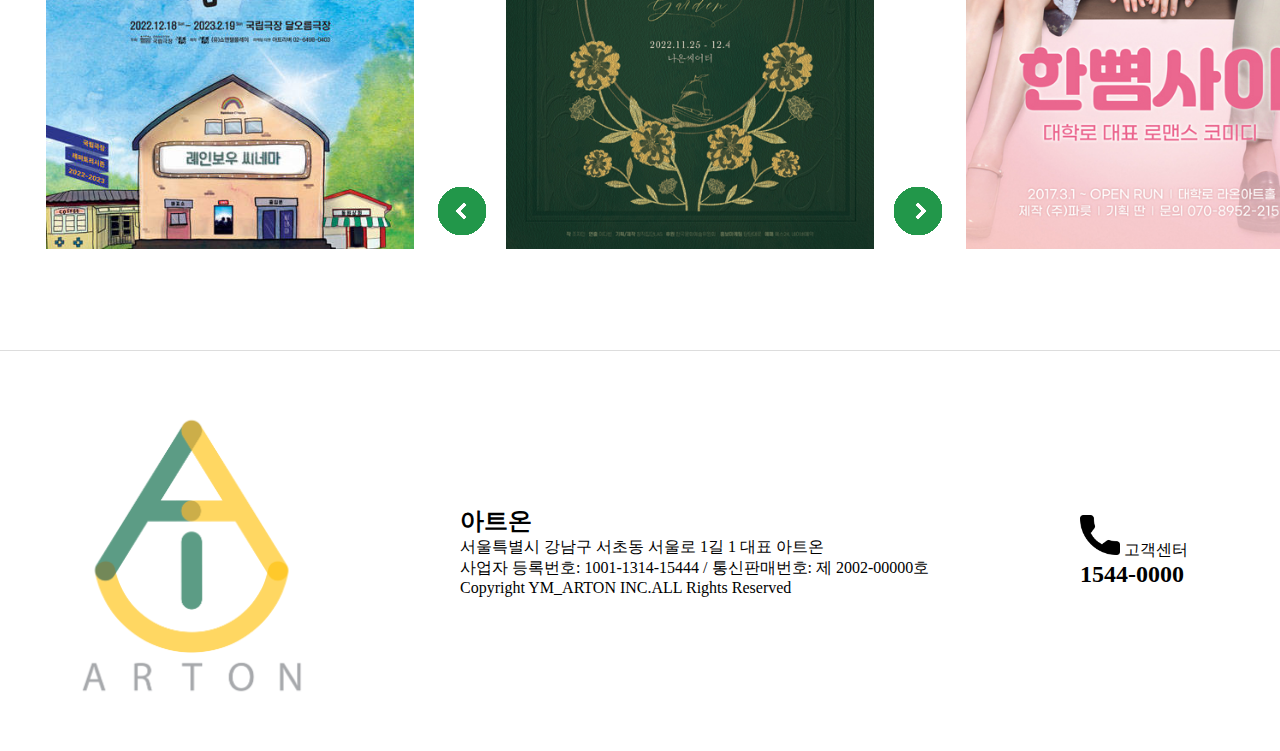
==== commit 38450305: "last commit" ====
--- a/index.html
+++ b/index.html
@@ -299,7 +299,7 @@
                                     </div>
                                     <img class="rank_front_img" src="./img/art_pick/musical_2.jpg" alt="포스터">
                                 </div>
-                                <div class="rank_info">뮤지컬<알로하, 나의 엄마들></div>
+                                <div class="rank_info">뮤지컬〈알로하, 나의 엄마들〉</div>
                                 <p>2022.12.22 ~ 2023.1.11 세종문화회관 M씨어터</p>
                                 <div class="ranking_icon">2위</div>
                             </a>
@@ -413,7 +413,7 @@
                                     </div>
                                     <img class="rank_front_img" src="./img/art_pick/musical_2.jpg" alt="포스터">
                                 </div>
-                                <div class="rank_info">뮤지컬<알로하, 나의 엄마들></div>
+                                <div class="rank_info">뮤지컬〈알로하, 나의 엄마들〉</div>
                                 <p>2022.12.22 ~ 2023.1.11 세종문화회관 M씨어터</p>
                                 <div class="ranking_icon">2위</div>
                             </a>
@@ -524,7 +524,7 @@
                         <p>그날을 기억하라! </p>
                     </div>
                 </div>
-                <iframe src="https://www.youtube.com/embed/RRL82GjlZiM" frameborder="0" allowfullscreen></iframe>
+                <iframe src="https://www.youtube.com/embed/RRL82GjlZiM"  allowfullscreen></iframe>
             </div>
             <div class="review_section">
                 <h2>REVIEW</h2>
@@ -544,7 +544,7 @@
                         <a href="#">
                             <div class="review_img" style="background: url(./img/review_2.jpg) no-repeat center / contain">
                                 <div class="review">
-                                    어릴 때 재밌게 읽었던 <비밀의 화원>을 바탕으로 한 이야기라 더 흥미롭게 봤어요. 여전히 화원이 아이들에게 서로 위로하고 희망을 갖는 공간이 되는 것 같아 좋더라고요. 이런 공간이 어디에나, 누구에게나 있으면 좋을 것 같아요. 세 친구들만의 비밀의 화원이 점점 더 넓어지길 바라게 됩니다.
+                                    어릴 때 재밌게 읽었던 〈비밀의 화원〉을 바탕으로 한 이야기라 더 흥미롭게 봤어요. 여전히 화원이 아이들에게 서로 위로하고 희망을 갖는 공간이 되는 것 같아 좋더라고요. 이런 공간이 어디에나, 누구에게나 있으면 좋을 것 같아요. 세 친구들만의 비밀의 화원이 점점 더 넓어지길 바라게 됩니다.
                                 </div>
                             </div>
                         </a>
